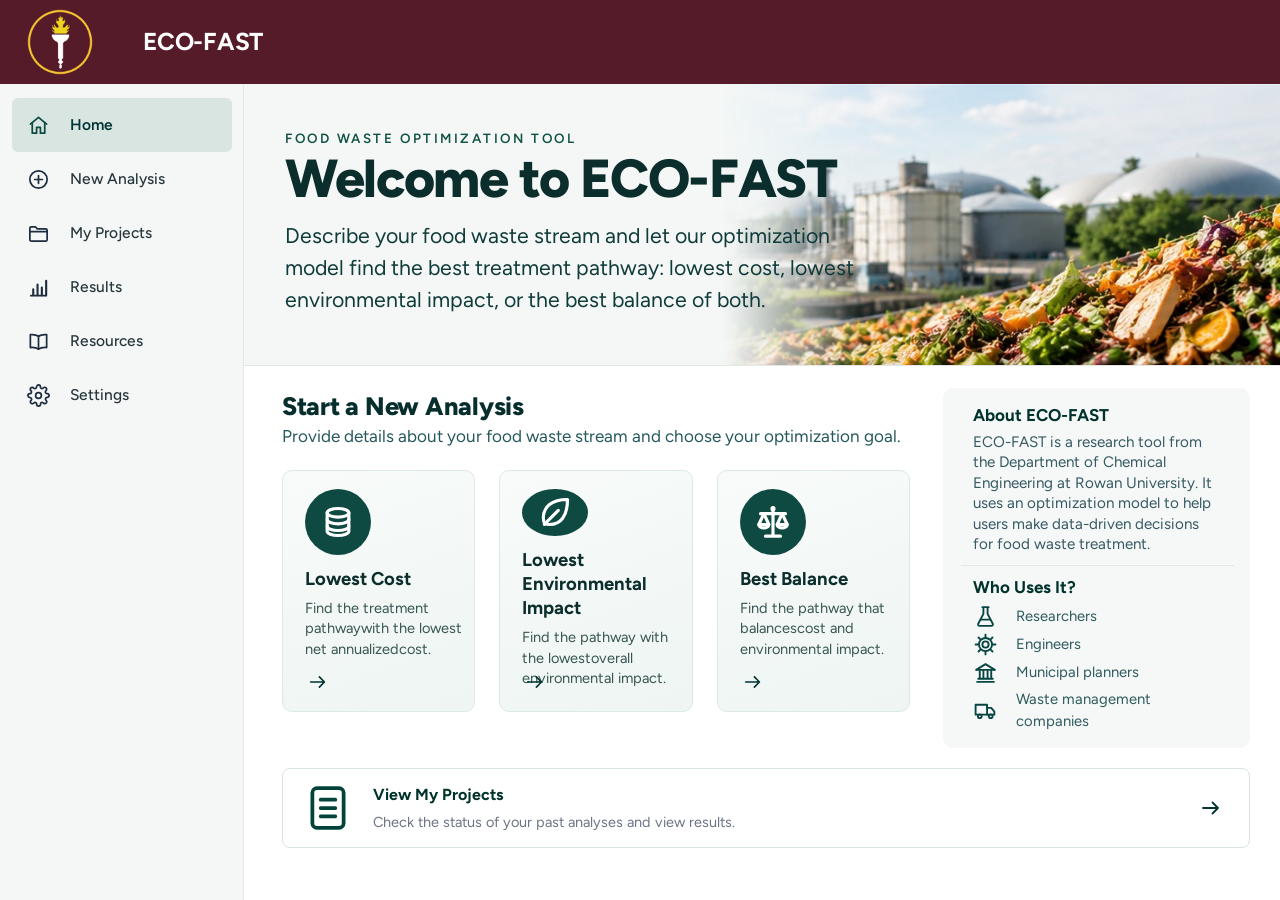
==== index_backup.html @ fa1f6201 "add" ====
<!doctype html>
<html lang="en">
<head>
  <meta charset="utf-8">
  <meta name="viewport" content="width=device-width, initial-scale=1">
  <title>ECO-FAST | Rowan University</title>
  <meta name="description" content="ECO-FAST: find the best treatment pathway for a food waste stream.">
  <link rel="preconnect" href="https://fonts.googleapis.com">
  <link href="https://fonts.googleapis.com/css2?family=Figtree:wght@400;500;600;700;800&family=Inter:wght@400;500;600;700&display=swap" rel="stylesheet">
  <link rel="icon" href="assets/rowan_torch.png">
  <style>
    * { box-sizing: border-box; }
    html, body { margin: 0; background: #fff; color: #1B2420; font-family: 'Figtree', system-ui, -apple-system, 'Segoe UI', sans-serif; font-size: 16px; line-height: 1.5; }
    a { color: inherit; text-decoration: none; }

    /* Top bar */
    .topbar { display: flex; align-items: center; gap: 50px; height: 84px; padding: 0 27px; background: #561B29; }
    .rowan-logo { width: 66px; height: 66px; display: block; }
    .top-name { color: #fff; font-weight: 700; font-size: 24.5px; letter-spacing: -0.01em; }

    /* Layout */
    .layout { display: grid; grid-template-columns: 244px minmax(0, 1fr); min-height: calc(100vh - 84px);
      background: linear-gradient(to right, #F5F7F7 243px, #E3E8E6 243px, #E3E8E6 244px, #fff 244px); }
    .sidebar { position: sticky; top: 0; align-self: start; padding: 14px 12px; }
    .nav-item { display: flex; align-items: center; gap: 20px; height: 54px; padding: 0 15px; border-radius: 6px;
      font-size: 15.5px; font-weight: 500; color: #28373D; }
    .nav-item svg { width: 23px; height: 23px; flex: none; color: #1D2D3F; }
    .nav-item:hover { background: #ECF2EF; }
    .nav-item.active { background: #D8E5E0; color: #023335; font-weight: 600; }
    .nav-item.active svg { color: #0E4A42; }

    /* Hero */
    .home-hero { position: relative; height: 282px; background: #F4F7F6; border-bottom: 1px solid #E3E8E6; overflow: hidden; }
    .hh-text { position: relative; z-index: 1; padding: 44px 0 0 41px; max-width: 640px; }
    .eyebrow { font-size: 13.4px; font-weight: 600; letter-spacing: .19em; color: #0F5145; }
    .hh-title { margin: 2px 0 14px; font-size: 53.5px; line-height: 1.05; font-weight: 800; letter-spacing: -0.025em; color: #0B2E2D; }
    .hh-lead { margin: 0; font-size: 21.3px; line-height: 32px; color: #0F3B3A; max-width: 570px; }
    .hh-photo { position: absolute; top: 0; right: 0; bottom: 0; width: 54%;
      background: url('assets/home_hero.jpg') center / cover no-repeat;
      -webkit-mask-image: linear-gradient(to right, transparent 0%, #000 26%); mask-image: linear-gradient(to right, transparent 0%, #000 26%); }

    /* Body */
    .home-body { display: grid; grid-template-columns: minmax(0, 1fr) clamp(300px, 24vw, 392px); column-gap: 33px; row-gap: 20px; padding: 22px 30px 22px 38px; align-items: stretch; }
    .home-main { padding-top: 0; }
    .hb-title { margin: 0; font-size: 25.3px; font-weight: 800; letter-spacing: -0.01em; color: #052E2C; }
    .hb-sub { margin: -2px 0 20px; font-size: 17.1px; color: #25585C; }
    .goal-cards { display: grid; grid-template-columns: repeat(3, minmax(0, 1fr)); gap: 24px; }
    .goal { position: relative; display: flex; flex-direction: column; align-items: flex-start; height: 242px; padding: 18px 10px 22px 22px;
      background: linear-gradient(160deg, #F8FBFA 0%, #EEF5F2 100%); border: 1px solid #DBEAE5; border-radius: 10px; }
    .goal:hover { border-color: #9FC3B7; box-shadow: 0 6px 18px rgba(14,74,66,.08); }
    .g-ico { width: 66px; height: 66px; border-radius: 50%; background: #0E4A42; display: grid; place-items: center; }
    .g-ico svg { width: 40px; height: 40px; }
    .g-title { margin-top: 12px; font-size: 18.5px; font-weight: 700; line-height: 1.3; color: #0B2E2D; }
    .g-desc { margin-top: 7px; font-size: 14.6px; line-height: 20.5px; color: #375652; white-space: nowrap; }
    .goal .arr { position: absolute; left: 24px; bottom: 18px; width: 22px; height: 22px; color: #003333; }
    .wide-card { grid-column: 1 / -1; display: flex; align-items: center; gap: 20px; height: 80px; padding: 0 26px 0 28px; background: #fff;
      border: 1px solid #D9E3E0; border-radius: 8px; }
    .wide-card:hover { border-color: #9FC3B7; }
    .wc-ico { width: 50px; height: 50px; margin-left: -8px; color: #034339; flex: none; }
    .wc-text { display: flex; flex-direction: column; gap: 5px; flex: 1; }
    .wc-title { font-size: 16px; font-weight: 700; color: #00322A; }
    .wc-sub { font-size: 14.5px; color: #6C7485; }
    .wide-card .arr { width: 24px; height: 24px; color: #003333; }

    /* About panel */
    .about { background: #F5F8F7; border-radius: 10px; padding: 15px 28px 16px 30px; }
    .ab-title { margin: 0 0 3px; font-size: 17px; font-weight: 700; color: #00332D; }
    .ab-text { margin: 0; font-size: 15.2px; line-height: 20.5px; color: #365963; }
    .about hr { border: none; border-top: 1px solid #E1E8EC; margin: 10px -12px 9px; }
    .ab-list { list-style: none; margin: 4px 0 0; padding: 0; display: flex; flex-direction: column; gap: 3px; }
    .ab-list li { display: flex; align-items: center; gap: 18px; font-size: 14.8px; color: #2E5A5E; }
    .ab-list svg { width: 25px; height: 25px; color: #064542; flex: none; }

    @media (max-width: 1450px) { .g-desc { white-space: normal; } .g-desc br { display: none; } .ab-text { max-width: none; } }
    @media (max-width: 1200px) { .home-body { grid-template-columns: 1fr; } .about { max-width: 720px; } }
    /* Phones and small tablets */
    @media (max-width: 899px) {
      .g-desc { white-space: normal; } .g-desc br { display: none; }
      .home-body { grid-template-columns: 1fr; } .about { max-width: 720px; } .ab-text { max-width: none; }
      .goal-cards { grid-template-columns: 1fr; } .goal { height: auto; min-height: 0; padding-bottom: 60px; }
      .layout { grid-template-columns: 1fr; background: #fff; }
      .sidebar { position: static; display: flex; flex-wrap: wrap; background: #F5F7F7; border-bottom: 1px solid #E3E8E6; padding: 8px; }
      .sidebar nav { display: flex; flex-wrap: wrap; }
      .nav-item { height: 42px; gap: 10px; padding: 0 12px; font-size: 14px; }
      .home-hero { height: auto; } .hh-photo { display: none; }
      .hh-text { padding: 32px 20px; } .hh-title { font-size: 40px; } .hh-lead { font-size: 18px; line-height: 27px; }
      .home-body { padding-left: 20px; padding-right: 20px; }
    }
    @media (max-width: 640px) { .topbar { height: 64px; gap: 18px; padding: 0 14px; } .rowan-logo { width: 48px; height: 48px; } .top-name { font-size: 20px; } }


    /* ---------- Placeholder pages ---------- */
    .hidden { display: none !important; }
    .page-wrap { padding: 44px 30px 40px 41px; max-width: 1100px; }
    .pg-eyebrow { font-size: 13.4px; font-weight: 600; letter-spacing: .19em; color: #0F5145; }
    .pg-title { margin: 2px 0 10px; font-size: 44px; line-height: 1.05; font-weight: 800; letter-spacing: -0.025em; color: #0B2E2D; }
    .pg-sub { margin: 0 0 30px; font-size: 17.1px; color: #25585C; max-width: 720px; }
    .soon { display: flex; align-items: center; gap: 20px; max-width: 720px; padding: 26px 28px; border-radius: 10px;
      background: linear-gradient(160deg, #F8FBFA 0%, #EEF5F2 100%); border: 1px solid #DBEAE5; }
    .soon .g-ico { flex: none; }
    .soon-t { font-size: 18.5px; font-weight: 700; color: #0B2E2D; }
    .soon-d { margin-top: 4px; font-size: 14.8px; line-height: 21px; color: #375652; }
    .back { display: inline-flex; align-items: center; gap: 8px; margin-top: 26px; font-size: 15.5px; font-weight: 700; color: #0E4A42; }
    .back svg { width: 20px; height: 20px; }
    @media (max-width: 640px) { .page-wrap { padding: 28px 16px 56px; } .pg-title { font-size: 32px; } }

    /* ---------- New Analysis: step tabs ---------- */
    .na-wrap { padding: 36px 30px 48px 41px; max-width: 1200px; }
    .na-title { margin: 2px 0 4px; font-size: 40px; line-height: 1.1; font-weight: 800; letter-spacing: -0.025em; color: #0B2E2D; }
    .na-sub { margin: 4px 0 22px; font-size: 17.1px; color: #25585C; }
    .steps { display: flex; align-items: center; padding: 14px 18px; background: #F5F8F7; border: 1px solid #E3E8E6; border-radius: 10px; margin-bottom: 22px; overflow-x: auto; }
    .step { display: flex; align-items: center; gap: 10px; padding: 6px 8px; border: none; background: none; font: inherit; cursor: pointer; border-radius: 8px; white-space: nowrap; color: #4B6B6E; }
    .step:hover { background: #EAF1EE; }
    .step .num { width: 30px; height: 30px; border-radius: 50%; display: grid; place-items: center; font-size: 14px; font-weight: 700; border: 1.5px solid #AFC3BC; color: #4B6B6E; background: #fff; flex: none; }
    .step .lbl { font-size: 15px; font-weight: 600; }
    .step.active .num { background: #0E4A42; border-color: #0E4A42; color: #fff; }
    .step.active .lbl { color: #0B2E2D; font-weight: 700; }
    .step.done .num { background: #D8E5E0; border-color: #D8E5E0; color: #0E4A42; }
    .step-line { flex: 1; min-width: 18px; height: 2px; background: #D3DEDA; margin: 0 6px; }
    .step-panel { background: #fff; border: 1px solid #DBEAE5; border-radius: 10px; padding: 24px 26px 26px; }
    .step-panel h2 { margin: 0 0 4px; font-size: 22px; font-weight: 800; color: #052E2C; letter-spacing: -0.01em; }
    .step-panel .p-sub { margin: 0 0 18px; font-size: 15.5px; color: #4B6B6E; }
    .step-empty { padding: 34px 22px; border-radius: 10px; background: #F5F8F7; border: 1px dashed #B9CCC5; color: #4B6B6E; font-size: 15px; text-align: center; }
    .nav-btns { display: flex; justify-content: space-between; gap: 12px; margin-top: 20px; }
    .btn-back { height: 48px; padding: 0 20px; border-radius: 6px; border: 1px solid #CCD2E0; background: #fff; font: inherit; font-size: 15.5px; font-weight: 600; color: #0E3A3A; cursor: pointer; }
    .btn-next { display: inline-flex; align-items: center; gap: 8px; height: 48px; padding: 0 22px; border: none; border-radius: 6px; background: #114D47; color: #fff; font: inherit; font-size: 15.5px; font-weight: 700; cursor: pointer; }
    .btn-next:hover { background: #0C3D38; }
    .btn-next svg { width: 20px; height: 20px; }
    @media (max-width: 899px) { .na-wrap { padding: 24px 16px 48px; } .na-title { font-size: 30px; } }

    /* ---------- New Analysis: header + chevron steps ---------- */
    .na-wrap { max-width: 1340px; }
    .na-h1 { margin: 0; font-size: 30px; line-height: 1.15; font-weight: 800; letter-spacing: -0.02em; color: #0B2E2D; }
    .na-sub { margin: 4px 0 18px; font-size: 16px; color: #25585C; }
    .steps { display: flex; padding: 0; background: #F5F8F7; border: 1px solid #DCE6E2; border-radius: 8px; margin-bottom: 20px; overflow: hidden; gap: 0; }
    .step { position: relative; flex: 1 1 auto; display: flex; align-items: center; gap: 12px; height: 46px; padding: 0 18px 0 30px; border-radius: 0; background: transparent;
      clip-path: polygon(0 0, calc(100% - 16px) 0, 100% 50%, calc(100% - 16px) 100%, 0 100%, 16px 50%); margin-right: -14px; }
    .step:first-child { padding-left: 16px; clip-path: polygon(0 0, calc(100% - 16px) 0, 100% 50%, calc(100% - 16px) 100%, 0 100%); }
    .step:last-child { margin-right: 0; clip-path: polygon(0 0, 100% 0, 100% 100%, 0 100%, 16px 50%); }
    .step:hover { background: #EAF1EE; }
    .step .num { width: 28px; height: 28px; font-size: 14px; }
    .step .lbl { font-size: 14.5px; }
    .step.active { background: #0E4A42; }
    .step.active .num { background: #fff; border-color: #fff; color: #0E4A42; }
    .step.active .lbl { color: #fff; }
    .step.done { background: #E3EEEA; }
    .step-line { display: none; }

    /* ---------- Feedstock step ---------- */
    .fs-grid { display: grid; grid-template-columns: minmax(0, 1fr) minmax(0, 1.15fr) 280px; grid-template-areas: "a b i" "c d i"; gap: 20px; align-items: start; }
    .fs-a { grid-area: a; } .fs-b { grid-area: b; } .fs-c { grid-area: c; } .fs-d { grid-area: d; } .fs-i { grid-area: i; }
    .fs-a, .fs-b { align-self: stretch; }
    .card { background: #fff; border: 1px solid #DCE6E2; border-radius: 8px; overflow: hidden; }
    .card-h { padding: 12px 16px; background: #F5F8F7; border-bottom: 1px solid #E3EAE7; }
    .card-h h3 { margin: 0; font-size: 16.5px; font-weight: 700; color: #0B2E2D; }
    .card-h small { display: block; font-size: 12.5px; color: #6C7485; margin-top: 1px; }
    .card-b { padding: 14px 16px 16px; }
    .f { margin-bottom: 14px; }
    .f:last-child { margin-bottom: 0; }
    .f > label, .lbl-s { display: block; font-size: 14px; font-weight: 600; color: #1C2A3A; margin-bottom: 6px; }
    .req { color: #B42318; }
    .fin { width: 100%; height: 40px; padding: 0 12px; border: 1px solid #CCD2E0; border-radius: 5px; background: #fff; font: inherit; font-size: 14.5px; color: #13242D; outline: none; }
    textarea.fin { height: 80px; padding: 9px 12px; resize: vertical; line-height: 1.45; }
    select.fin { appearance: none; padding-right: 32px; cursor: pointer;
      background: #fff url("data:image/svg+xml,%3Csvg xmlns='http://www.w3.org/2000/svg' viewBox='0 0 24 24'%3E%3Cpath d='M6 9l6 6 6-6' fill='none' stroke='%233C4757' stroke-width='2' stroke-linecap='round' stroke-linejoin='round'/%3E%3C/svg%3E") right 10px center / 16px no-repeat; }
    .fin:focus { border-color: #0E4A42; box-shadow: 0 0 0 3px rgba(14,74,66,.13); }
    .fin[readonly] { background: #F5F8F7; color: #4B6B6E; }
    .pair { display: grid; grid-template-columns: minmax(0, 1fr) 100px; gap: 8px; }
    .two { display: grid; grid-template-columns: 1fr 1fr; gap: 14px; }
    .three { display: grid; grid-template-columns: 1fr 1fr 1fr; gap: 12px; }
    .pct { position: relative; }
    .pct .fin { padding-right: 30px; }
    .pct span { position: absolute; right: 11px; top: 50%; transform: translateY(-50%); font-size: 13.5px; color: #4B6B6E; pointer-events: none; }
    .sub-h { margin: 18px 0 8px; font-size: 15px; font-weight: 700; color: #0B2E2D; }
    .lbl-s { font-size: 13.2px; }
    .hint-s { display: block; margin-top: 4px; font-size: 12.2px; color: #6C7485; }

    .ctbl { width: 100%; border-collapse: collapse; font-size: 14px; }
    .ctbl th { text-align: left; font-size: 13px; font-weight: 700; color: #1C2A3A; padding: 8px 10px; background: #F5F8F7; border-bottom: 1px solid #E3EAE7; }
    .ctbl th.n { text-align: center; }
    .ctbl td { padding: 4px 6px; border-bottom: 1px solid #EEF2F0; }
    .ctbl td:first-child { padding-left: 10px; font-weight: 600; color: #1C2A3A; width: 34%; }
    .ctbl .fin { height: 34px; text-align: center; padding: 0 8px; }
    .ctbl tfoot td { font-weight: 700; color: #0B2E2D; text-align: center; background: #F5F8F7; padding: 9px 6px; }
    .ctbl tfoot td:first-child { text-align: left; }
    .verify { display: flex; align-items: center; gap: 8px; margin-top: 12px; font-size: 14px; font-weight: 600; color: #1F7A4A; }
    .verify.bad { color: #9A6200; }
    .verify svg { width: 20px; height: 20px; flex: none; }

    .adata { display: grid; grid-template-columns: 130px minmax(0, 150px) auto; gap: 8px 12px; align-items: center; }
    .adata label { font-size: 14px; color: #1C2A3A; }
    .adata .fin { height: 34px; }
    .adata .u { font-size: 13.5px; color: #4B6B6E; }
    .adata select.fin { width: 96px; }
    .btn-add { display: inline-flex; align-items: center; gap: 8px; margin-top: 14px; height: 38px; padding: 0 14px; border: 1px solid #CCD2E0; border-radius: 6px; background: #fff;
      font: inherit; font-size: 14.2px; font-weight: 600; color: #0E4A42; cursor: pointer; }
    .btn-add:hover { border-color: #0E4A42; }
    .btn-add svg { width: 18px; height: 18px; }
    .x { border: none; background: none; color: #8A949E; cursor: pointer; font-size: 18px; line-height: 1; padding: 4px; }

    .fs-i { background: #F2F7F5; border: 1px solid #DCE6E2; border-radius: 8px; padding: 18px 20px 20px; }
    .fs-i .ih { display: flex; align-items: center; gap: 10px; margin-bottom: 10px; }
    .fs-i .ih svg { width: 24px; height: 24px; color: #0E4A42; flex: none; }
    .fs-i h4 { margin: 0; font-size: 16px; font-weight: 700; color: #0B2E2D; }
    .fs-i p { margin: 0 0 14px; padding-bottom: 14px; border-bottom: 1px solid #DCE6E2; font-size: 13.6px; line-height: 20px; color: #4B6B6E; }
    .fs-i h5 { margin: 12px 0 6px; font-size: 15px; font-weight: 700; color: #0B2E2D; }
    .fs-i ul { margin: 0; padding-left: 20px; font-size: 14px; line-height: 22px; color: #2E5A5E; }

    .fs-foot { display: flex; justify-content: space-between; align-items: center; gap: 12px; margin-top: 20px; padding-top: 18px; border-top: 1px solid #E3EAE7; }
    .btn-draft { display: inline-flex; align-items: center; gap: 10px; height: 46px; padding: 0 18px; border-radius: 6px; border: 1px solid #CCD2E0; background: #fff;
      font: inherit; font-size: 15px; font-weight: 600; color: #0E3A3A; cursor: pointer; }
    .btn-draft svg { width: 20px; height: 20px; }
    .saved { margin-left: 12px; font-size: 13.5px; color: #1F7A4A; }

    @media (max-width: 1300px) { .fs-grid { grid-template-columns: 1fr 1fr; grid-template-areas: "a b" "c d" "i i"; } }
    @media (max-width: 899px) {
      .fs-grid { grid-template-columns: 1fr; grid-template-areas: "a" "b" "c" "d" "i"; }
      .steps { flex-direction: column; } .step, .step:first-child, .step:last-child { clip-path: none; margin: 0; padding-left: 16px; }
      .three { grid-template-columns: 1fr; }
    }

    /* Analysis summary panel */
    .fs-i { background: #fff; padding: 0; overflow: hidden; }
    .sum-h { display: flex; align-items: center; gap: 12px; padding: 14px 18px; background: #F2F7F5; border-bottom: 1px solid #DCE6E2; }
    .sum-ico { width: 36px; height: 36px; border-radius: 8px; background: #0E4A42; display: grid; place-items: center; flex: none; }
    .sum-ico svg { width: 21px; height: 21px; }
    .sum-h h4 { margin: 0; font-size: 18px; font-weight: 800; color: #0B2E2D; }
    .sum-b { padding: 6px 18px 16px; }
    .sr { display: grid; grid-template-columns: 112px 1fr; gap: 10px; padding: 9px 0; font-size: 14px; }
    .sr span:first-child { color: #4B6B6E; }
    .sr span:last-child { color: #0B2E2D; font-weight: 600; word-break: break-word; }
    .sum-sep { border: none; border-top: 1px solid #E3EAE7; margin: 8px 0 12px; }
    .sum-t { font-size: 14.5px; font-weight: 700; color: #0B2E2D; margin-bottom: 6px; }
    .sum-t small { font-weight: 400; color: #4B6B6E; font-size: 13.5px; }
    .cr { display: flex; justify-content: space-between; padding: 4px 0; font-size: 14px; color: #1C2A3A; }
    .cr b { font-weight: 600; color: #0B2E2D; }
    .muted { color: #8A949E !important; font-weight: 500 !important; }

    /* ===== New Analysis: match the mockup (Inter font, mockup shapes) ===== */
    #page-new { --ink: #0F2E2B; --muted: #5A6B70; --line: #D7E2DE; --tint: #F2F7F5; --g: #0E4A42; }
    #page-new, #page-new button, #page-new input, #page-new select, #page-new textarea { font-family: 'Inter', system-ui, -apple-system, 'Segoe UI', sans-serif; }
    #page-new .na-wrap { max-width: none; padding: 20px 22px 0 22px; }
    #page-new .na-h1 { font-size: 25px; font-weight: 700; letter-spacing: -0.015em; color: var(--ink); }
    #page-new .na-sub { margin: 2px 0 16px; font-size: 14px; color: var(--muted); letter-spacing: .005em; }

    /* chevron step bar: only the active step is filled, the rest are split by thin chevron lines */
    #page-new .steps { height: 46px; background: var(--tint); border: 1px solid var(--line); border-radius: 6px; margin-bottom: 22px; }
    #page-new .step { flex: 1 1 0; height: 44px; gap: 12px; padding: 0 20px 0 34px; margin-right: -16px; background: var(--line);
      clip-path: polygon(0 0, calc(100% - 16px) 0, 100% 50%, calc(100% - 16px) 100%, 0 100%, 16px 50%); }
    #page-new .step::before { content: ""; position: absolute; inset: 0; background: var(--tint);
      clip-path: polygon(0 0, calc(100% - 17.5px) 0, calc(100% - 1.5px) 50%, calc(100% - 17.5px) 100%, 0 100%, 16px 50%); }
    #page-new .step:first-of-type { padding-left: 14px; clip-path: polygon(0 0, calc(100% - 16px) 0, 100% 50%, calc(100% - 16px) 100%, 0 100%); }
    #page-new .step:first-of-type::before { clip-path: polygon(0 0, calc(100% - 17.5px) 0, calc(100% - 1.5px) 50%, calc(100% - 17.5px) 100%, 0 100%); }
    #page-new .step:last-of-type { margin-right: 0; clip-path: polygon(0 0, 100% 0, 100% 100%, 0 100%, 16px 50%); }
    #page-new .step:last-of-type::before { clip-path: polygon(0 0, 100% 0, 100% 100%, 0 100%, 16px 50%); }
    #page-new .step:nth-of-type(1) { z-index: 5; } #page-new .step:nth-of-type(2) { z-index: 4; } #page-new .step:nth-of-type(3) { z-index: 3; } #page-new .step:nth-of-type(4) { z-index: 2; } #page-new .step:nth-of-type(5) { z-index: 1; }
    #page-new .step > span { position: relative; }
    #page-new .step:hover::before { background: #E8F0EC; }
    #page-new .step .num { width: 26px; height: 26px; font-size: 13.5px; font-weight: 600; border: 1.5px solid #6F8C86; color: var(--ink); background: transparent; }
    #page-new .step .lbl { font-size: 13.5px; font-weight: 500; color: var(--ink); }
    #page-new .step.done, #page-new .step { background: var(--line); }
    #page-new .step.done .num { background: transparent; border-color: #6F8C86; color: var(--ink); }
    #page-new .step.active, #page-new .step.active::before { background: var(--g); }
    #page-new .step.active .num { background: #fff; border-color: #fff; color: var(--g); }
    #page-new .step.active .lbl { color: #fff; font-weight: 600; }

    /* cards */
    #page-new .fs-grid { grid-template-columns: minmax(0, 432fr) minmax(0, 510fr) minmax(250px, 277fr); gap: 20px 22px; }
    #page-new .card { border: 1px solid var(--line); border-radius: 6px; box-shadow: 0 1px 2px rgba(16,40,36,.04); }
    #page-new .card-h { padding: 11px 14px 9px; background: var(--tint); border-bottom: 1px solid #E6EDEA; }
    #page-new .card-h h3 { font-size: 16px; font-weight: 600; color: var(--ink); letter-spacing: -0.005em; }
    #page-new .card-h small { font-size: 11.5px; color: var(--muted); margin-top: 0; }
    #page-new .card-b { padding: 13px 14px 16px; }
    #page-new .f { margin-bottom: 13px; }
    #page-new .f > label, #page-new .lbl-s { font-size: 13px; font-weight: 600; color: var(--ink); margin-bottom: 6px; }
    #page-new .fin { height: 34px; padding: 0 11px; border: 1px solid #CFDCD8; border-radius: 4px; font-size: 13.5px; color: var(--ink); }
    #page-new textarea.fin { height: 80px; padding: 8px 11px; }
    #page-new select.fin { background-size: 14px; background-position: right 9px center; padding-right: 30px; }
    #page-new .fin[readonly] { background: #fff; color: var(--ink); }
    #page-new .fin::placeholder { color: #9AA6A3; }
    #page-new .pair { grid-template-columns: minmax(0, 1fr) 102px; gap: 8px; }
    #page-new .two { gap: 18px; }
    #page-new .three { gap: 14px; }
    #page-new .sub-h { margin: 14px 0 8px; font-size: 14px; font-weight: 600; color: var(--ink); }
    #page-new .hint-s { font-size: 11.5px; }
    #page-new .pct span { font-size: 13px; color: var(--ink); }

    /* composition table: boxed grid */
    #page-new .fs-c .card-b { padding: 8px 14px 14px !important; }
    #page-new .ctbl { border: 1px solid #E1E9E6; border-radius: 6px; border-collapse: separate; border-spacing: 0; overflow: hidden; font-size: 13px; }
    #page-new .ctbl th { font-size: 12.5px; font-weight: 600; color: var(--ink); padding: 8px 12px; background: #F2F7F5; border-bottom: 1px solid #E1E9E6; }
    #page-new .ctbl th + th, #page-new .ctbl td + td { border-left: 1px solid #E1E9E6; }
    #page-new .ctbl td { padding: 3px 4px; border-bottom: 1px solid #E8EEEC; }
    #page-new .ctbl td:first-child { padding-left: 12px; font-weight: 600; font-size: 12.8px; color: var(--ink); }
    #page-new .ctbl .fin { height: 31px; font-size: 13px; }
    #page-new .ctbl tfoot td { background: #F2F7F5; padding: 9px 4px; font-size: 13px; font-weight: 700; border-bottom: none; }
    #page-new .verify { margin: 12px 0 0 2px !important; font-size: 13px; font-weight: 500; color: #1E8A4C; }
    #page-new .verify svg { width: 19px; height: 19px; }

    /* additional data */
    #page-new .adata { grid-template-columns: 150px minmax(0, 145px) auto; gap: 8px 14px; }
    #page-new .adata label { font-size: 13px; color: var(--ink); }
    #page-new .adata .fin { height: 30px; }
    #page-new .adata .u { font-size: 13px; color: var(--ink); }
    #page-new .adata select.fin { width: 90px; }
    #page-new .btn-add { height: 38px; border-radius: 6px; border-color: #CFDCD8; font-size: 13.5px; font-weight: 500; color: var(--g); background: #fff; }

    /* Analysis Summary (matches the summary mockup) */
    #page-new .fs-i { border-radius: 8px; }
    #page-new .sum-h { padding: 16px 16px 14px; background: var(--tint); border-bottom: 1px solid #E6EDEA; gap: 12px; }
    #page-new .sum-ico { width: 30px; height: 34px; border-radius: 6px; background: #1C5A48; }
    #page-new .sum-ico svg { width: 18px; height: 18px; }
    #page-new .sum-h h4 { font-size: 18px; font-weight: 700; color: #134B3E; letter-spacing: -0.01em; }
    #page-new .sum-b { padding: 8px 14px 14px; }
    #page-new .sr { grid-template-columns: 102px 1fr; gap: 12px; padding: 8px 0; font-size: 13px; }
    #page-new .sr span:first-child { color: #44535A; }
    #page-new .sr span:last-child { color: #1C2A30; font-weight: 400; }
    #page-new .sum-sep { margin: 8px 0 12px; border-top-color: #E3EAE7; }
    #page-new .sum-t { font-size: 13.5px; font-weight: 600; color: #1C2A30; margin-bottom: 8px; }
    #page-new .sum-t small { font-size: 13px; font-weight: 400; color: #44535A; }
    #page-new .cr { padding: 3px 0; font-size: 13px; color: #1C2A30; }
    #page-new .cr b { font-weight: 400; color: #1C2A30; }
    #page-new .muted { color: #9AA6A3 !important; }

    /* footer band */
    #page-new .fs-foot { margin: 22px -22px 0; padding: 16px 22px 18px; background: #F7FAF9; border-top: 1px solid #E3EAE7; }
    #page-new .btn-draft { height: 46px; padding: 0 22px; border-radius: 6px; border-color: #CFDCD8; background: #F2F7F5; font-size: 14px; font-weight: 500; color: var(--ink); }
    #page-new .btn-next { height: 46px; padding: 0 24px; border-radius: 6px; font-size: 14.5px; font-weight: 600; background: var(--g); }
    #page-new .nav-btns { margin-top: 22px; }
    #page-new .step-panel { border-radius: 6px; }
    @media (max-width: 899px) { #page-new .step, #page-new .step::before { clip-path: none !important; margin: 0; } #page-new .steps { height: auto; } }

    /* ===== Pathways step ===== */
    #page-new { --s1: #1F8A5B; --s1t: #E7F5EE; --s2: #6A3D9A; --s2t: #F2ECF9; --s3: #C0561B; --s3t: #FCEFE6; }
    #page-new .pw-map { margin-bottom: 20px; }
    #page-new .pw-map .card-h { padding: 8px 14px; display: flex; align-items: center; justify-content: space-between; gap: 12px; flex-wrap: wrap; }
    #page-new .pw-count { display: inline-flex; align-items: center; gap: 8px; font-size: 13px; color: var(--ink); }
    #page-new .pw-count b { display: inline-grid; place-items: center; min-width: 34px; height: 26px; padding: 0 8px; border-radius: 13px; background: #0E4A42; color: #fff; font-size: 13px; }
    #page-new .pw-ctl { display: inline-flex; gap: 4px; margin-left: 6px; }
    #page-new .pw-ctl button { width: 30px; height: 30px; border: 1px solid #CFDCD8; border-radius: 6px; background: #fff; color: var(--ink); cursor: pointer; display: grid; place-items: center; }
    #page-new .pw-ctl button:hover { border-color: var(--g); }
    #page-new .pw-ctl svg { width: 14px; height: 14px; }
    #page-new .pw-map .card-b { padding: 10px 14px 14px; }
    #page-new .pw-map svg.map { display: block; width: 100%; max-width: 1000px; height: auto; margin: 0 auto; }
    #page-new .map text { font-family: 'Inter', sans-serif; }
    #page-new .map .flow { stroke-dasharray: 2 12; stroke-linecap: round; animation: pwflow .7s linear infinite; }
    @keyframes pwflow { to { stroke-dashoffset: -14; } }
    #page-new .map .glow { animation: pwglow 1.4s ease-in-out infinite; }
    @keyframes pwglow { 50% { opacity: .55; } }
    @media (prefers-reduced-motion: reduce) { #page-new .map .flow, #page-new .map .glow { animation: none; } }
    #page-new .route { display: flex; align-items: center; flex-wrap: wrap; gap: 6px; min-height: 34px; margin: 6px auto 0; max-width: 1000px; padding: 6px 10px; border-radius: 8px; background: #F7FAF9; font-size: 12.5px; color: var(--muted); }
    #page-new .route .rl { font-weight: 600; color: var(--ink); margin-right: 4px; }
    #page-new .route .rc { display: inline-flex; align-items: center; height: 24px; padding: 0 9px; border-radius: 12px; font-weight: 600; font-size: 12px; color: #fff; }
    #page-new .route .ra { color: #9AA6A3; }
    #page-new .legend { display: flex; gap: 16px; flex-wrap: wrap; justify-content: center; margin-top: 10px; font-size: 12px; color: var(--muted); }
    #page-new .legend span { display: inline-flex; align-items: center; gap: 6px; }
    #page-new .legend i { width: 14px; height: 10px; border-radius: 2px; display: inline-block; }

    #page-new .fs-foot .right { display: flex; gap: 10px; }
    #page-new .pw-nom { display: grid; grid-template-columns: 1.2fr 1.3fr 1.3fr; }
    #page-new .nom { padding: 10px 14px 12px; border-top: 3px solid var(--c); }
    #page-new .nom + .nom { border-left: 1px solid var(--line); }
    #page-new .nom-h { margin-bottom: 6px; font-size: 11px; font-weight: 700; letter-spacing: .07em; text-transform: uppercase; color: var(--c); }
    #page-new .nom-l { display: grid; grid-template-columns: 1fr 1fr; gap: 5px 12px; }
    #page-new .ni { display: flex; align-items: center; gap: 7px; font-size: 12.5px; color: var(--ink); white-space: nowrap; min-width: 0; }
    #page-new .ni b { display: inline-grid; place-items: center; width: 36px; height: 20px; border-radius: 4px; background: var(--c); color: #fff; font-size: 10.5px; font-weight: 700; flex: none; }
    #page-new .ni.byp { color: var(--muted); }
    #page-new .ni.byp svg { width: 36px; flex: none; }
    #page-new .btn-back { height: 46px; padding: 0 20px; border-radius: 6px; border: 1px solid #CFDCD8; background: #fff; font-size: 14px; font-weight: 500; color: var(--ink); }
    @media (max-width: 1100px) { #page-new .pw-nom { grid-template-columns: 1fr; } #page-new .nom + .nom { border-left: none; } }

    /* ===== Cost Assumptions step ===== */
    #page-new .ca-card .card-b { padding: 18px 20px 22px; }
    #page-new .ca-tabs { display: flex; align-items: flex-end; gap: 4px; padding: 0 14px; background: var(--tint); border-bottom: 1px solid var(--line); }
    #page-new .ca-tab { position: relative; height: 46px; padding: 0 14px; border: none; background: none; font-size: 14px; font-weight: 500; color: var(--muted); cursor: pointer; }
    #page-new .ca-tab:hover { color: var(--ink); }
    #page-new .ca-tab.on { color: var(--g); font-weight: 600; }
    #page-new .ca-tab.on::after { content: ""; position: absolute; left: 10px; right: 10px; bottom: -1px; height: 3px; border-radius: 3px 3px 0 0; background: var(--g); }
    #page-new .ca-tab i { display: inline-block; width: 7px; height: 7px; margin-left: 6px; border-radius: 50%; background: #E8B62C; vertical-align: 2px; font-style: normal; }
    #page-new .ca-right { margin-left: auto; display: flex; align-items: center; gap: 10px; padding-bottom: 7px; font-size: 12.5px; color: var(--muted); }
    #page-new .ca-reset { display: inline-flex; align-items: center; gap: 6px; height: 30px; padding: 0 10px; border: 1px solid #CFDCD8; border-radius: 6px; background: #fff; font-size: 12.5px; font-weight: 500; color: var(--ink); cursor: pointer; }
    #page-new .ca-reset:hover { border-color: var(--g); }
    #page-new .ca-reset svg { width: 14px; height: 14px; }
    #page-new .ca-reset:disabled { opacity: .45; cursor: default; }
    #page-new .ca-wrap { max-width: 980px; }
    #page-new .ca-pick { max-width: 480px; margin-bottom: 16px; }
    #page-new .ca-tech { display: flex; align-items: center; gap: 14px; padding: 12px 16px; margin-bottom: 18px; border-radius: 6px; border-left: 4px solid var(--c); background: var(--ct); }
    #page-new .ca-tech b { display: inline-grid; place-items: center; width: 46px; height: 30px; border-radius: 5px; background: var(--c); color: #fff; font-size: 12px; font-weight: 700; flex: none; }
    #page-new .ca-tech .tn { font-size: 15px; font-weight: 600; color: var(--ink); }
    #page-new .ca-tech .ts { font-size: 12.5px; color: var(--muted); }
    #page-new .ca-fields { display: grid; grid-template-columns: 1fr 1fr; gap: 16px 28px; }
    #page-new .ca-f label { display: flex; align-items: center; gap: 6px; margin-bottom: 6px; font-size: 13px; font-weight: 600; color: var(--ink); }
    #page-new .ca-f label .q { display: inline-grid; place-items: center; width: 15px; height: 15px; border-radius: 50%; border: 1.3px solid #8FA39E; color: #6F8C86; font-size: 10px; font-weight: 700; cursor: help; }
    #page-new .ca-in { position: relative; }
    #page-new .ca-in .fin { padding-right: 90px; }
    #page-new .ca-in .u { position: absolute; right: 10px; top: 50%; transform: translateY(-50%); font-size: 12px; color: var(--muted); pointer-events: none; }
    #page-new .fin.chg { background: #FFF7E3; border-color: #E8B62C; }
    #page-new .fin.bad { background: #FDF0EE; border-color: #B42318; }
    #page-new .fin.ro { background: #F5F8F7 !important; color: var(--muted); }
    #page-new .ca-sec { grid-column: 1 / -1; margin: 6px 0 -4px; font-size: 11px; font-weight: 700; letter-spacing: .07em; text-transform: uppercase; color: var(--muted); }
    #page-new .ca-fields.c3 { grid-template-columns: repeat(3, minmax(0, 1fr)); gap: 14px 24px; }
    @media (max-width: 1100px) { #page-new .ca-fields.c3 { grid-template-columns: 1fr 1fr; } }
    @media (max-width: 760px) { #page-new .ca-fields, #page-new .ca-fields.c3 { grid-template-columns: 1fr; } #page-new .ca-tabs { flex-wrap: wrap; } #page-new .ca-right { margin-left: 0; width: 100%; } }

    /* ===== Environmental Assumptions step ===== */
    #page-new .ea-tbl { width: 100%; max-width: 980px; border: 1px solid #E1E9E6; border-radius: 6px; border-collapse: separate; border-spacing: 0; overflow: hidden; font-size: 13px; table-layout: fixed; }
    #page-new .ea-tbl th { text-align: left; padding: 9px 12px; background: #F2F7F5; border-bottom: 1px solid #E1E9E6; font-size: 12.5px; font-weight: 600; color: var(--ink); }
    #page-new .ea-tbl th small { display: block; font-weight: 400; color: var(--muted); font-size: 11.5px; }
    #page-new .ea-tbl th.ghg { border-top: 3px solid #C0561B; }
    #page-new .ea-tbl th.ep { border-top: 3px solid #1D6FB8; }
    #page-new .ea-tbl td { padding: 6px 12px; border-bottom: 1px solid #EDF2F0; vertical-align: middle; color: var(--ink); }
    #page-new .ea-tbl tr:last-child td { border-bottom: none; }
    #page-new .ea-tbl td .nm { font-weight: 600; }
    #page-new .ea-tbl td .nt { display: block; font-size: 11.5px; color: var(--muted); }
    #page-new .ea-tbl td.b { font-size: 12px; color: var(--muted); white-space: nowrap; }
    #page-new .ea-tbl .fin { height: 32px; width: 150px; text-align: right; }
    #page-new .ea-tbl .na { color: #9AA6A3; font-size: 12px; }
    #page-new .ea-gap { height: 18px; }
    #page-new .ea-tbl .fin { max-width: 100%; }
    @media (max-width: 760px) { main { min-width: 0; } #page-new .ea-scroll { overflow-x: auto; } #page-new .ea-tbl { min-width: 560px; } }
  </style>
</head>
<body>
  <header class="topbar">
    <img src="assets/rowan_torch.png" alt="Rowan University" class="rowan-logo">
    <span class="top-name">ECO-FAST</span>
  </header>

  <div class="layout">
    <aside class="sidebar">
      <nav>
        <a href="#home" class="nav-item active" data-page="home"><svg viewBox="0 0 24 24" aria-hidden="true"><g fill="none" stroke="currentColor" stroke-width="1.8" stroke-linecap="round" stroke-linejoin="round"><path d="M3.5 10.5 12 3.5l8.5 7"/><path d="M5.5 9v11h4.5v-6h4v6h4.5V9"/></g></svg><span>Home</span></a>
        <a href="#new" class="nav-item" data-page="new"><svg viewBox="0 0 24 24" aria-hidden="true"><g fill="none" stroke="currentColor" stroke-width="1.8" stroke-linecap="round" stroke-linejoin="round"><circle cx="12" cy="12" r="9"/><path d="M12 8v8M8 12h8"/></g></svg><span>New Analysis</span></a>
        <a href="#projects" class="nav-item" data-page="projects"><svg viewBox="0 0 24 24" aria-hidden="true"><g fill="none" stroke="currentColor" stroke-width="1.8" stroke-linecap="round" stroke-linejoin="round"><path d="M3 6.5A1.5 1.5 0 0 1 4.5 5h4.2l2 2.2h8.8A1.5 1.5 0 0 1 21 8.7v9.8a1.5 1.5 0 0 1-1.5 1.5h-15A1.5 1.5 0 0 1 3 18.5z"/><path d="M3 10h18"/></g></svg><span>My Projects</span></a>
        <a href="#results" class="nav-item" data-page="results"><svg viewBox="0 0 24 24" aria-hidden="true"><g fill="none" stroke="currentColor" stroke-width="1.8" stroke-linecap="round" stroke-linejoin="round"><path d="M4 20.5h16"/><path d="M6.5 20v-6M11 20V9M15.5 20v-8M20 20V5" stroke-width="2.2"/></g></svg><span>Results</span></a>
        <a href="#resources" class="nav-item" data-page="resources"><svg viewBox="0 0 24 24" aria-hidden="true"><g fill="none" stroke="currentColor" stroke-width="1.8" stroke-linecap="round" stroke-linejoin="round"><path d="M12 6.5C10 5 7 4.5 3.5 4.8v13.5C7 18 10 18.5 12 20c2-1.5 5-2 8.5-1.7V4.8C17 4.5 14 5 12 6.5z"/><path d="M12 6.5V20"/></g></svg><span>Resources</span></a>
        <a href="#settings" class="nav-item" data-page="settings"><svg viewBox="0 0 24 24" aria-hidden="true"><g fill="none" stroke="currentColor" stroke-width="1.8" stroke-linecap="round" stroke-linejoin="round"><circle cx="12" cy="12" r="3"/><path d="M19.4 15a1.7 1.7 0 0 0 .3 1.8l.1.1a2 2 0 1 1-2.8 2.8l-.1-.1a1.7 1.7 0 0 0-1.8-.3 1.7 1.7 0 0 0-1 1.5V21a2 2 0 1 1-4 0v-.1a1.7 1.7 0 0 0-1.1-1.5 1.7 1.7 0 0 0-1.8.3l-.1.1a2 2 0 1 1-2.8-2.8l.1-.1a1.7 1.7 0 0 0 .3-1.8 1.7 1.7 0 0 0-1.5-1H3a2 2 0 1 1 0-4h.1a1.7 1.7 0 0 0 1.5-1.1 1.7 1.7 0 0 0-.3-1.8l-.1-.1a2 2 0 1 1 2.8-2.8l.1.1a1.7 1.7 0 0 0 1.8.3H9a1.7 1.7 0 0 0 1-1.5V3a2 2 0 1 1 4 0v.1a1.7 1.7 0 0 0 1 1.5 1.7 1.7 0 0 0 1.8-.3l.1-.1a2 2 0 1 1 2.8 2.8l-.1.1a1.7 1.7 0 0 0-.3 1.8V9a1.7 1.7 0 0 0 1.5 1H21a2 2 0 1 1 0 4h-.1a1.7 1.7 0 0 0-1.5 1z"/></g></svg><span>Settings</span></a>
      </nav>
    </aside>

    <main>
      <div id="page-home" class="page">
      <section class="home-hero">
        <div class="hh-text">
          <div class="eyebrow">FOOD WASTE OPTIMIZATION TOOL</div>
          <h1 class="hh-title">Welcome to ECO-FAST</h1>
          <p class="hh-lead">Describe your food waste stream and let our optimization model find the best treatment pathway: lowest cost, lowest environmental impact, or the best balance of both.</p>
        </div>
        <div class="hh-photo" aria-hidden="true"></div>
      </section>

      <section class="home-body">
        <div class="home-main">
          <h2 class="hb-title">Start a New Analysis</h2>
          <p class="hb-sub">Provide details about your food waste stream and choose your optimization goal.</p>
          <div class="goal-cards">
              <a href="#new" class="goal" data-page="new" data-goal="cost"><span class="g-ico"><svg viewBox="0 0 24 24" aria-hidden="true"><g fill="none" stroke="#fff" stroke-width="1.9" stroke-linecap="round"><ellipse cx="12" cy="6.5" rx="6.5" ry="2.6"/><path d="M5.5 6.5v4c0 1.4 2.9 2.6 6.5 2.6s6.5-1.2 6.5-2.6v-4"/><path d="M5.5 10.5v4c0 1.4 2.9 2.6 6.5 2.6s6.5-1.2 6.5-2.6v-4"/><path d="M5.5 14.5v3c0 1.4 2.9 2.6 6.5 2.6s6.5-1.2 6.5-2.6v-3"/></g></svg></span><span class="g-title">Lowest Cost</span><span class="g-desc">Find the treatment pathway<br>with the lowest net annualized<br>cost.</span><svg class="arr" viewBox="0 0 24 24" aria-hidden="true"><g fill="none" stroke="currentColor" stroke-width="1.8" stroke-linecap="round" stroke-linejoin="round"><path d="M4 12h15M13.5 6.5 19 12l-5.5 5.5"/></g></svg></a>
              <a href="#new" class="goal" data-page="new" data-goal="env"><span class="g-ico"><svg viewBox="0 0 24 24" aria-hidden="true"><g fill="none" stroke="#fff" stroke-width="1.9" stroke-linecap="round" stroke-linejoin="round"><path d="M19.5 4.5C10 4.5 5 9 5 15.5c0 1.4.3 2.6.8 3.6 1 .3 2 .4 3 .4 6.5 0 10.7-5 10.7-15z"/><path d="M5.6 19.4 14 11"/></g></svg></span><span class="g-title">Lowest Environmental Impact</span><span class="g-desc">Find the pathway with the lowest<br>overall environmental impact.</span><svg class="arr" viewBox="0 0 24 24" aria-hidden="true"><g fill="none" stroke="currentColor" stroke-width="1.8" stroke-linecap="round" stroke-linejoin="round"><path d="M4 12h15M13.5 6.5 19 12l-5.5 5.5"/></g></svg></a>
              <a href="#new" class="goal" data-page="new" data-goal="balance"><span class="g-ico"><svg viewBox="0 0 24 24" aria-hidden="true"><g fill="none" stroke="#fff" stroke-width="1.9" stroke-linecap="round" stroke-linejoin="round"><path d="M12 3.5v16M7.5 20.5h9M4.5 7h15"/><circle cx="12" cy="4" r=".6"/><path d="M6.5 7 3.5 13.5h6z"/><path d="M17.5 7l-3 6.5h6z"/><path d="M3.5 13.5a3 2 0 0 0 6 0M14.5 13.5a3 2 0 0 0 6 0"/></g></svg></span><span class="g-title">Best Balance</span><span class="g-desc">Find the pathway that balances<br>cost and environmental impact.</span><svg class="arr" viewBox="0 0 24 24" aria-hidden="true"><g fill="none" stroke="currentColor" stroke-width="1.8" stroke-linecap="round" stroke-linejoin="round"><path d="M4 12h15M13.5 6.5 19 12l-5.5 5.5"/></g></svg></a>
            </div>
        </div>

        <aside class="about">
          <h3 class="ab-title">About ECO-FAST</h3>
          <p class="ab-text">ECO-FAST is a research tool from the Department of Chemical Engineering at Rowan University. It uses an optimization model to help users make data-driven decisions for food waste treatment.</p>
          <hr>
          <h3 class="ab-title">Who Uses It?</h3>
          <ul class="ab-list"><li><svg viewBox="0 0 24 24" aria-hidden="true"><g fill="none" stroke="currentColor" stroke-width="1.8" stroke-linecap="round" stroke-linejoin="round"><path d="M9 3h6M10 3v6.5L5 19a1.5 1.5 0 0 0 1.3 2h11.4A1.5 1.5 0 0 0 19 19l-5-9.5V3"/><path d="M7.5 15h9"/></g></svg><span>Researchers</span></li><li><svg viewBox="0 0 24 24" aria-hidden="true"><g fill="none" stroke="currentColor" stroke-width="1.8" stroke-linecap="round" stroke-linejoin="round"><circle cx="12" cy="12" r="3"/><path d="M12 2.5v2.6M12 18.9v2.6M2.5 12h2.6M18.9 12h2.6M5.3 5.3l1.8 1.8M16.9 16.9l1.8 1.8M5.3 18.7l1.8-1.8M16.9 7.1l1.8-1.8"/><circle cx="12" cy="12" r="6.3"/></g></svg><span>Engineers</span></li><li><svg viewBox="0 0 24 24" aria-hidden="true"><g fill="none" stroke="currentColor" stroke-width="1.8" stroke-linecap="round" stroke-linejoin="round"><path d="M3 9.5 12 4l9 5.5"/><path d="M4 21h16M5 18h14"/><path d="M6.5 10.5v7M10 10.5v7M14 10.5v7M17.5 10.5v7"/><path d="M4 9.5h16"/></g></svg><span>Municipal planners</span></li><li><svg viewBox="0 0 24 24" aria-hidden="true"><g fill="none" stroke="currentColor" stroke-width="1.8" stroke-linecap="round" stroke-linejoin="round"><path d="M2.5 6.5h11v9.5h-11z"/><path d="M13.5 9.5h4l3 3.5v3h-7"/><circle cx="6.5" cy="17.5" r="1.8"/><circle cx="17" cy="17.5" r="1.8"/></g></svg><span>Waste management companies</span></li></ul>
        </aside>

        <a class="wide-card" href="#projects" data-page="projects"><svg class="wc-ico" viewBox="0 0 24 24" aria-hidden="true"><g fill="none" stroke="currentColor" stroke-width="1.8" stroke-linecap="round" stroke-linejoin="round"><rect x="4.5" y="2.5" width="15" height="19" rx="2.2"/><path d="M8.5 8h7M8.5 12h7M8.5 16h7"/></g></svg><span class="wc-text"><span class="wc-title">View My Projects</span><span class="wc-sub">Check the status of your past analyses and view results.</span></span><svg class="arr" viewBox="0 0 24 24" aria-hidden="true"><g fill="none" stroke="currentColor" stroke-width="1.8" stroke-linecap="round" stroke-linejoin="round"><path d="M4 12h15M13.5 6.5 19 12l-5.5 5.5"/></g></svg></a>
      </section>
      </div>

      <div id="page-new" class="page hidden">
        <div class="na-wrap">
          <h1 class="na-h1">New Analysis</h1>
          <p class="na-sub" id="na-sub">Define the feedstock that will be evaluated by ECO-FAST.</p>
          <div class="steps">
            <button type="button" class="step active" data-step="0"><span class="num">1</span><span class="lbl">Feedstock</span></button>
            <span class="step-line"></span>
            <button type="button" class="step" data-step="1"><span class="num">2</span><span class="lbl">Pathways</span></button>
            <span class="step-line"></span>
            <button type="button" class="step" data-step="2"><span class="num">3</span><span class="lbl">Cost Assumptions</span></button>
            <span class="step-line"></span>
            <button type="button" class="step" data-step="3"><span class="num">4</span><span class="lbl">Environmental Assumptions</span></button>
            <span class="step-line"></span>
            <button type="button" class="step" data-step="4"><span class="num">5</span><span class="lbl">Review &amp; Run</span></button>
          </div>
          <div class="step-body" data-body="0">
            <div class="fs-grid">
              <section class="card fs-a">
                <div class="card-h"><h3>1. Analysis Information</h3></div>
                <div class="card-b">
                  <div class="f"><label for="fs-name">Analysis Name <span class="req">*</span></label><input class="fin" id="fs-name" placeholder="e.g. Campus Food Waste Study"></div>
                  <div class="f"><label for="fs-desc">Description</label><textarea class="fin" id="fs-desc" placeholder="What is this analysis for?"></textarea></div>
                  <div class="f"><label for="fs-loc">Location</label><input class="fin" id="fs-loc" placeholder="City, state or zip code"></div>
                </div>
              </section>

              <section class="card fs-b">
                <div class="card-h"><h3>2. Feedstock Characteristics</h3></div>
                <div class="card-b">
                  <div class="f"><label for="fs-type">Feedstock Type <span class="req">*</span></label>
                    <select class="fin" id="fs-type"><option value="">Select a feedstock type</option><option>Household</option><option>Restaurant</option><option>Institutional</option><option>Retail</option><option>Market</option></select>
                    <span class="hint-s">Fills in typical values below. You can change any of them.</span></div>
                  <div class="two">
                    <div class="f"><label for="fs-rate">Feed Rate <span class="req">*</span></label><div class="pair"><input class="fin" type="number" min="0" step="any" id="fs-rate" value="10000"><select class="fin" id="fs-rateu"><option value="kghr">kg/hr</option><option value="tday">tonne/day</option></select></div></div>
                    <div class="f"><label for="fs-hours">Operating Hours <span class="req">*</span></label><div class="pair"><input class="fin" type="number" min="0" max="8760" step="any" id="fs-hours" value="7920"><select class="fin" id="fs-hoursu"><option>hr/year</option></select></div></div>
                  </div>
                  <div class="sub-h">Physical Properties</div>
                  <div class="three">
                    <div><label class="lbl-s" for="fs-moist">Moisture Content</label><div class="pct"><input class="fin" type="number" step="0.01" min="0" max="100" id="fs-moist"><span>%</span></div></div>
                    <div><label class="lbl-s" for="fs-ts">Total Solids (TS)</label><div class="pct"><input class="fin" type="number" step="0.01" min="0" max="100" id="fs-ts"><span>%</span></div></div>
                    <div><label class="lbl-s" for="fs-vs">Volatile Solids (VS)</label><div class="pct"><input class="fin" type="number" step="0.01" min="0" max="100" id="fs-vs"><span>%</span></div><span class="hint-s">% of total solids</span></div>
                  </div>
                </div>
              </section>

              <aside class="card fs-i">
                <div class="sum-h"><span class="sum-ico"><svg viewBox="0 0 24 24" aria-hidden="true"><g fill="none" stroke="#fff" stroke-width="1.9" stroke-linecap="round" stroke-linejoin="round"><rect x="5" y="4" width="14" height="17" rx="2"/><path d="M9 4V2.8h6V4"/><path d="M12 10.5v6M9 13.5h6"/></g></svg></span><h4>Analysis Summary</h4></div>
                <div class="sum-b">
                  <div class="sr"><span>Analysis Name</span><span id="s-name"></span></div>
                  <div class="sr"><span>Feedstock</span><span id="s-type"></span></div>
                  <div class="sr"><span>Location</span><span id="s-loc"></span></div>
                  <div class="sr"><span>Objective</span><span id="s-goal"></span></div>
                  <div class="sr"><span>Feed Rate</span><span id="s-rate"></span></div>
                  <div class="sr"><span>Operating Hours</span><span id="s-hours"></span></div>
                  <hr class="sum-sep">
                  <div class="sum-t">Composition <small>(wet basis)</small></div>
                  <div id="s-comp"></div>
                </div>
              </aside>

              <section class="card fs-c">
                <div class="card-h"><h3>3. Feedstock Composition</h3><small>Enter the dry-basis values. The wet basis is calculated from the moisture content.</small></div>
                <div class="card-b" style="padding:0 0 14px">
                  <table class="ctbl"><thead><tr><th>Component</th><th class="n">% (Wet Basis)</th><th class="n">% (Dry Basis)</th></tr></thead>
                    <tbody><tr><td>Water</td><td><input class="fin" readonly id="w-WATER" tabindex="-1"></td><td><input class="fin" readonly value="&#8212;" tabindex="-1"></td></tr><tr><td>Carbohydrates</td><td><input class="fin" readonly id="w-CBH" tabindex="-1"></td><td><input class="fin dry-in" type="number" step="0.01" min="0" max="100" id="d-CBH" data-k="CBH"></td></tr><tr><td>Proteins</td><td><input class="fin" readonly id="w-PRT" tabindex="-1"></td><td><input class="fin dry-in" type="number" step="0.01" min="0" max="100" id="d-PRT" data-k="PRT"></td></tr><tr><td>Fats</td><td><input class="fin" readonly id="w-FAT" tabindex="-1"></td><td><input class="fin dry-in" type="number" step="0.01" min="0" max="100" id="d-FAT" data-k="FAT"></td></tr><tr><td>Ash</td><td><input class="fin" readonly id="w-ASH" tabindex="-1"></td><td><input class="fin dry-in" type="number" step="0.01" min="0" max="100" id="d-ASH" data-k="ASH"></td></tr><tr><td>Fixed carbon</td><td><input class="fin" readonly id="w-FC" tabindex="-1"></td><td><input class="fin dry-in" type="number" step="0.01" min="0" max="100" id="d-FC" data-k="FC"></td></tr><tr><td>Other organics</td><td><input class="fin" readonly id="w-OTH" tabindex="-1"></td><td><input class="fin dry-in" type="number" step="0.01" min="0" max="100" id="d-OTH" data-k="OTH"></td></tr></tbody>
                    <tfoot><tr><td>Total</td><td id="w-tot">&#8212;</td><td id="d-tot">&#8212;</td></tr></tfoot></table>
                  <div class="verify" id="fs-verify" style="margin-left:14px"></div>
                </div>
              </section>

              <section class="card fs-d">
                <div class="card-h"><h3>4. Additional Feedstock Data</h3><small>(Optional)</small></div>
                <div class="card-b">
                  <div class="adata" id="fs-adata"><label for="x-C">Carbon (C)</label><input class="fin" type="number" step="any" id="x-C"><span class="u">%</span><label for="x-H">Hydrogen (H)</label><input class="fin" type="number" step="any" id="x-H"><span class="u">%</span><label for="x-O">Oxygen (O)</label><input class="fin" type="number" step="any" id="x-O"><span class="u">%</span><label for="x-N">Nitrogen (N)</label><input class="fin" type="number" step="any" id="x-N"><span class="u">%</span><label for="x-S">Sulfur (S)</label><input class="fin" type="number" step="any" id="x-S"><span class="u">%</span><label for="x-pH">pH</label><input class="fin" type="number" step="any" id="x-pH"><span class="u"></span><label for="x-HHV">Heating value</label><input class="fin" type="number" step="any" id="x-HHV"><select class="fin" id="x-HHVu"><option>MJ/kg</option></select></div>
                  <div class="adata" id="fs-extra" style="margin-top:8px"></div>
                  <button type="button" class="btn-add" id="fs-add"><svg viewBox="0 0 24 24" aria-hidden="true"><g fill="none" stroke="currentColor" stroke-width="1.8" stroke-linecap="round"><circle cx="12" cy="12" r="9"/><path d="M12 8v8M8 12h8"/></g></svg>Add Property</button>
                </div>
              </section>
            </div>
            <div class="fs-foot"><div><button type="button" class="btn-draft" id="fs-save"><svg viewBox="0 0 24 24" aria-hidden="true"><g fill="none" stroke="currentColor" stroke-width="1.8" stroke-linecap="round" stroke-linejoin="round"><path d="M6 2.8h8l4 4v14.4H6z"/><path d="M14 2.8v4h4M9 12.5h6M9 16h6"/></g></svg>Save Draft</button><span class="saved" id="fs-saved"></span></div><button type="button" class="btn-next" data-go="1">Next <svg viewBox="0 0 24 24" aria-hidden="true"><path d="M4 12h15M13.5 6.5 19 12l-5.5 5.5" fill="none" stroke="currentColor" stroke-width="2" stroke-linecap="round" stroke-linejoin="round"/></svg></button></div>
          </div>
          <div class="step-body hidden" data-body="1">
            <section class="card pw-map">
              <div class="card-h"><h3>Pathway Map</h3>
                <div class="pw-count"><b id="pw-n">0</b>possible pathways
                  <span class="pw-ctl"><button type="button" id="pw-prev" title="Previous pathway"><svg viewBox="0 0 24 24"><path d="M15 5l-7 7 7 7" fill="none" stroke="currentColor" stroke-width="2.4" stroke-linecap="round" stroke-linejoin="round"/></svg></button><button type="button" id="pw-play" title="Pause"></button><button type="button" id="pw-nextr" title="Next pathway"><svg viewBox="0 0 24 24"><path d="M9 5l7 7-7 7" fill="none" stroke="currentColor" stroke-width="2.4" stroke-linecap="round" stroke-linejoin="round"/></svg></button></span></div></div>
              <div class="card-b"><div id="pw-svg"></div>
                <div class="route" id="pw-route"></div>
                <div class="legend"><span><i style="background:#1F8A5B"></i>Pretreatment</span><span><i style="background:#6A3D9A"></i>Conversion</span><span><i style="background:#C0561B"></i>Recovery</span><span><i style="background:#1D6FB8"></i>Product</span><span><i style="background:none;border-top:2px dashed #6F8C86;height:0"></i>Bypass</span><span><svg width="14" height="14" viewBox="0 0 14 14"><circle cx="7" cy="7" r="6" fill="#fff" stroke="#0F2E2B" stroke-width="1.4"/><path d="M3.5 3.5l7 7M10.5 3.5l-7 7" stroke="#0F2E2B" stroke-width="1.4"/></svg>Splitter</span><span><svg width="14" height="14" viewBox="0 0 14 14"><path d="M7 1l6 6-6 6-6-6z" fill="#0F2E2B"/></svg>Mixer</span></div>
              </div>
            </section>
            <section class="card pw-nom">
              <div class="nom" style="--c:#1F8A5B"><div class="nom-h">Stage I &middot; Pretreatment</div><div class="nom-l" id="pw-pre"></div></div>
              <div class="nom" style="--c:#6A3D9A"><div class="nom-h">Stage II &middot; Conversion</div><div class="nom-l" id="pw-conv"></div></div>
              <div class="nom" style="--c:#C0561B"><div class="nom-h">Stage III &middot; Recovery &amp; Upgrading</div><div class="nom-l" id="pw-rec"></div></div>
            </section>
            <div class="fs-foot"><div></div><div class="right"><button type="button" class="btn-back" data-go="0">Back</button><button type="button" class="btn-next" id="pw-next" data-go="2">Next <svg viewBox="0 0 24 24" aria-hidden="true"><path d="M4 12h15M13.5 6.5 19 12l-5.5 5.5" fill="none" stroke="currentColor" stroke-width="2" stroke-linecap="round" stroke-linejoin="round"/></svg></button></div></div>
          </div>
          <div class="step-body hidden" data-body="2">
            <section class="card ca-card">
              <div class="ca-tabs" id="ca-tabs">
                <button type="button" class="ca-tab on" data-tab="tech">Technology Capital &amp; Labor</button>
                <button type="button" class="ca-tab" data-tab="global">Global Assumptions</button>
                <button type="button" class="ca-tab" data-tab="prod">Product Prices &amp; Fees</button>
                <button type="button" class="ca-tab" data-tab="disp">Disposal Costs</button>
                <div class="ca-right"><span id="ca-count"></span><button type="button" class="ca-reset" id="ca-reset-all"><svg viewBox="0 0 24 24" aria-hidden="true"><g fill="none" stroke="currentColor" stroke-width="2" stroke-linecap="round" stroke-linejoin="round"><path d="M4 12a8 8 0 1 0 2.4-5.7"/><path d="M4 4.5v4h4"/></g></svg>Reset to defaults</button></div>
              </div>
              <div class="card-b"><div class="ca-wrap" id="ca-panel"></div></div>
            </section>
            <div class="fs-foot"><div><button type="button" class="btn-draft" id="ca-save"><svg viewBox="0 0 24 24" aria-hidden="true"><g fill="none" stroke="currentColor" stroke-width="1.8" stroke-linecap="round" stroke-linejoin="round"><path d="M6 2.8h8l4 4v14.4H6z"/><path d="M14 2.8v4h4M9 12.5h6M9 16h6"/></g></svg>Save Draft</button><span class="saved" id="ca-saved"></span></div><div class="right"><button type="button" class="btn-back" data-go="1">Back</button><button type="button" class="btn-next" data-go="3">Next <svg viewBox="0 0 24 24" aria-hidden="true"><path d="M4 12h15M13.5 6.5 19 12l-5.5 5.5" fill="none" stroke="currentColor" stroke-width="2" stroke-linecap="round" stroke-linejoin="round"/></svg></button></div></div>
          </div>
          <div class="step-body hidden" data-body="3">
            <section class="card ca-card">
              <div class="ca-tabs">
                <button type="button" class="ca-tab ea-tab on" data-tab="impact">Impact Factors</button>
                <button type="button" class="ca-tab ea-tab" data-tab="inputs">Utilities &amp; Inputs</button>
                <button type="button" class="ca-tab ea-tab" data-tab="process">Process Emissions</button>
                <button type="button" class="ca-tab ea-tab" data-tab="credits">Product Credits</button>
                <div class="ca-right"><span id="ea-count"></span><button type="button" class="ca-reset" id="ea-reset-all"><svg viewBox="0 0 24 24" aria-hidden="true"><g fill="none" stroke="currentColor" stroke-width="2" stroke-linecap="round" stroke-linejoin="round"><path d="M4 12a8 8 0 1 0 2.4-5.7"/><path d="M4 4.5v4h4"/></g></svg>Reset to defaults</button></div>
              </div>
              <div class="card-b"><div class="ca-wrap" id="ea-panel"></div></div>
            </section>
            <div class="fs-foot"><div><button type="button" class="btn-draft" id="ea-save"><svg viewBox="0 0 24 24" aria-hidden="true"><g fill="none" stroke="currentColor" stroke-width="1.8" stroke-linecap="round" stroke-linejoin="round"><path d="M6 2.8h8l4 4v14.4H6z"/><path d="M14 2.8v4h4M9 12.5h6M9 16h6"/></g></svg>Save Draft</button><span class="saved" id="ea-saved"></span></div><div class="right"><button type="button" class="btn-back" data-go="2">Back</button><button type="button" class="btn-next" data-go="4">Next <svg viewBox="0 0 24 24" aria-hidden="true"><path d="M4 12h15M13.5 6.5 19 12l-5.5 5.5" fill="none" stroke="currentColor" stroke-width="2" stroke-linecap="round" stroke-linejoin="round"/></svg></button></div></div>
          </div>
          <div class="step-body hidden" data-body="4">
            <section class="step-panel">
              <h2>5. Review &amp; Run</h2>
              <p class="p-sub">Check your setup and run the optimization.</p>
              <div class="step-empty">Content for this step will go here.</div>
            </section>
            <div class="nav-btns"><button type="button" class="btn-back" data-go="3">Back</button></div>
          </div>
        </div>
      </div>

      <div id="page-projects" class="page hidden">
        <div class="page-wrap">
          <div class="pg-eyebrow">MY PROJECTS</div>
          <h1 class="pg-title">My Projects</h1>
          <p class="pg-sub">Your saved analyses in one place.</p>
          <div class="soon"><span class="g-ico"><svg viewBox="0 0 24 24" aria-hidden="true"><g fill="none" stroke="#fff" stroke-width="1.9" stroke-linecap="round" stroke-linejoin="round"><path d="M3 6.5A1.5 1.5 0 0 1 4.5 5h4.2l2 2.2h8.8A1.5 1.5 0 0 1 21 8.7v9.8a1.5 1.5 0 0 1-1.5 1.5h-15A1.5 1.5 0 0 1 3 18.5z"/></g></svg></span><div><div class="soon-t">Coming soon</div><div class="soon-d">Your past analyses and their results will be listed here.</div></div></div>
          <a href="#home" class="back" data-page="home"><svg viewBox="0 0 24 24" aria-hidden="true"><path d="M20 12H5M10.5 6.5 5 12l5.5 5.5" fill="none" stroke="currentColor" stroke-width="2" stroke-linecap="round" stroke-linejoin="round"/></svg>Back to Home</a>
        </div>
      </div>

      <div id="page-results" class="page hidden">
        <div class="page-wrap">
          <div class="pg-eyebrow">RESULTS</div>
          <h1 class="pg-title">Results</h1>
          <p class="pg-sub">See the best treatment pathway for your analysis.</p>
          <div class="soon"><span class="g-ico"><svg viewBox="0 0 24 24" aria-hidden="true"><g fill="none" stroke="#fff" stroke-width="2.2" stroke-linecap="round"><path d="M4.5 20h15"/><path d="M7 19v-5M11 19V9M15 19v-7M19 19V5"/></g></svg></span><div><div class="soon-t">Coming soon</div><div class="soon-d">The recommended pathway, cost, and environmental impact will be shown here.</div></div></div>
          <a href="#home" class="back" data-page="home"><svg viewBox="0 0 24 24" aria-hidden="true"><path d="M20 12H5M10.5 6.5 5 12l5.5 5.5" fill="none" stroke="currentColor" stroke-width="2" stroke-linecap="round" stroke-linejoin="round"/></svg>Back to Home</a>
        </div>
      </div>

      <div id="page-resources" class="page hidden">
        <div class="page-wrap">
          <div class="pg-eyebrow">RESOURCES</div>
          <h1 class="pg-title">Resources</h1>
          <p class="pg-sub">Learn how ECO-FAST works.</p>
          <div class="soon"><span class="g-ico"><svg viewBox="0 0 24 24" aria-hidden="true"><g fill="none" stroke="#fff" stroke-width="1.9" stroke-linecap="round" stroke-linejoin="round"><path d="M12 6.5C10 5 7 4.5 3.5 4.8v13.5C7 18 10 18.5 12 20c2-1.5 5-2 8.5-1.7V4.8C17 4.5 14 5 12 6.5z"/><path d="M12 6.5V20"/></g></svg></span><div><div class="soon-t">Coming soon</div><div class="soon-d">The processing pipeline, the treatment technologies, and what the model balances will be explained here.</div></div></div>
          <a href="#home" class="back" data-page="home"><svg viewBox="0 0 24 24" aria-hidden="true"><path d="M20 12H5M10.5 6.5 5 12l5.5 5.5" fill="none" stroke="currentColor" stroke-width="2" stroke-linecap="round" stroke-linejoin="round"/></svg>Back to Home</a>
        </div>
      </div>

      <div id="page-settings" class="page hidden">
        <div class="page-wrap">
          <div class="pg-eyebrow">SETTINGS</div>
          <h1 class="pg-title">Settings</h1>
          <p class="pg-sub">Adjust the model assumptions.</p>
          <div class="soon"><span class="g-ico"><svg viewBox="0 0 24 24" aria-hidden="true"><g fill="none" stroke="#fff" stroke-width="1.9" stroke-linecap="round"><circle cx="12" cy="12" r="3"/><path d="M12 2.8v2.6M12 18.6v2.6M2.8 12h2.6M18.6 12h2.6M5.5 5.5l1.8 1.8M16.7 16.7l1.8 1.8M5.5 18.5l1.8-1.8M16.7 7.3l1.8-1.8"/></g></svg></span><div><div class="soon-t">Coming soon</div><div class="soon-d">Cost data, product prices, and disposal fees you can change will be here.</div></div></div>
          <a href="#home" class="back" data-page="home"><svg viewBox="0 0 24 24" aria-hidden="true"><path d="M20 12H5M10.5 6.5 5 12l5.5 5.5" fill="none" stroke="currentColor" stroke-width="2" stroke-linecap="round" stroke-linejoin="round"/></svg>Back to Home</a>
        </div>
      </div>
    </main>
  </div>
  <script>
    // Switch pages using the link after # (for example #results)
    (function () {
      var pages = ["home", "new", "projects", "results", "resources", "settings"];
      function show() {
        var id = (location.hash || "#home").slice(1);
        if (pages.indexOf(id) < 0) id = "home";
        pages.forEach(function (p) { document.getElementById("page-" + p).classList.toggle("hidden", p !== id); });
        document.querySelectorAll(".nav-item").forEach(function (a) { a.classList.toggle("active", a.getAttribute("data-page") === id); });
        window.scrollTo(0, 0);
      }
      window.addEventListener("hashchange", show);
      show();

      // New Analysis: step tabs
      function goStep(n) {
        document.querySelectorAll("#page-new .step").forEach(function (b, i) {
          b.classList.toggle("active", i === n);
          b.classList.toggle("done", i < n);
        });
        document.querySelectorAll("#page-new .step-body").forEach(function (b, i) { b.classList.toggle("hidden", i !== n); });
        window.scrollTo(0, 0);
      }
      document.querySelectorAll("#page-new .step").forEach(function (b) { b.addEventListener("click", function () { goStep(Number(b.dataset.step)); }); });
      document.querySelectorAll("#page-new [data-go]").forEach(function (b) { b.addEventListener("click", function () { goStep(Number(b.dataset.go)); }); });

      // Subtitle for each step
      var SUBS = ["Define the feedstock that will be evaluated by ECO-FAST.", "See the treatment pathways ECO-FAST will evaluate.", "Review or change the cost values used by the model.", "Review or change the environmental factors used by the model.", "Check your setup and run the optimization."];
      var _goStep = goStep;
      goStep = function (n) { _goStep(n); document.getElementById("na-sub").textContent = SUBS[n]; };
      document.querySelectorAll("#page-new .step").forEach(function (b) { b.addEventListener("click", function () { document.getElementById("na-sub").textContent = SUBS[Number(b.dataset.step)]; }); });
      document.querySelectorAll("#page-new [data-go]").forEach(function (b) { b.addEventListener("click", function () { document.getElementById("na-sub").textContent = SUBS[Number(b.dataset.go)]; }); });

      // ---------- Feedstock step ----------
      // Typical values per feedstock type (from feedstock_composition.csv), all dry basis except moisture
      var FEED = {
        Household:     { moist: 72.52, vm: 82.39, ash: 5.58,  fc: 12.03, cbh: 12.5,  prt: 13.53, fat: 10.6,  C: 48.76, H: 6.29, N: 3.85, O: 40.69, S: 0.41, hhv: 18.65 },
        Restaurant:    { moist: 75.7,  vm: 81.72, ash: 6.11,  fc: 12.17, cbh: 35.33, prt: 21.39, fat: 25.0,  C: 48.63, H: 6.5,  N: 3.41, O: 41.17, S: 0.29, hhv: 20.23 },
        Institutional: { moist: 60.85, vm: 84.31, ash: 5.01,  fc: 10.68, cbh: 42.11, prt: 18.9,  fat: 13.58, C: 46.72, H: 6.28, N: 3.7,  O: 42.93, S: 0.37, hhv: 22.69 },
        Retail:        { moist: 61.08, vm: 80.79, ash: 7.73,  fc: 11.48, cbh: 11.57, prt: 25.51, fat: 31.57, C: 50.09, H: 6.58, N: 4.09, O: 38.89, S: 0.35, hhv: 24.74 },
        Market:        { moist: 89.18, vm: 75.14, ash: 12.0,  fc: 12.86, cbh: 52.94, prt: 12.37, fat: 3.0,   C: 46.07, H: 5.7,  N: 2.86, O: 44.91, S: 0.46, hhv: 13.5 }
      };
      var DRY = ["CBH", "PRT", "FAT", "ASH", "FC", "OTH"];
      function el(id) { return document.getElementById(id); }
      function val(id) { var v = el(id).value; return v === "" ? NaN : Number(v); }
      function r2(x) { return Math.round(x * 100) / 100; }
      var OK_ICO = '<svg viewBox="0 0 24 24"><circle cx="12" cy="12" r="10" fill="#1F7A4A"/><path d="M7 12.5l3.2 3.2L17 9" fill="none" stroke="#fff" stroke-width="2.4" stroke-linecap="round" stroke-linejoin="round"/></svg>';
      var WARN_ICO = '<svg viewBox="0 0 24 24"><circle cx="12" cy="12" r="10" fill="#E8B62C"/><path d="M12 7v6.5" stroke="#fff" stroke-width="2.4" stroke-linecap="round"/><circle cx="12" cy="17" r="1.4" fill="#fff"/></svg>';

      function fillType(t) {
        var f = FEED[t]; if (!f) return;
        el("fs-moist").value = f.moist; el("fs-ts").value = r2(100 - f.moist); el("fs-vs").value = f.vm;
        var d = { CBH: f.cbh, PRT: f.prt, FAT: f.fat, ASH: f.ash, FC: f.fc, OTH: r2(f.vm - f.cbh - f.prt - f.fat) };
        DRY.forEach(function (k) { el("d-" + k).value = d[k]; });
        ["C", "H", "O", "N", "S"].forEach(function (k) { el("x-" + k).value = f[k]; });
        el("x-HHV").value = f.hhv; el("x-pH").value = "";
        updateComp();
      }
      function updateComp() {
        var m = val("fs-moist"), dsum = 0, wsum = 0, have = false;
        DRY.forEach(function (k) { var v = val("d-" + k); if (isFinite(v)) { dsum += v; have = true; } });
        DRY.forEach(function (k) {
          var v = val("d-" + k);
          el("w-" + k).value = isFinite(v) && isFinite(m) ? r2(v * (100 - m) / 100).toFixed(2) : "";
          if (isFinite(v) && isFinite(m)) wsum += v * (100 - m) / 100;
        });
        el("w-WATER").value = isFinite(m) ? r2(m).toFixed(2) : "";
        if (isFinite(m)) wsum += m;
        el("d-tot").textContent = have ? dsum.toFixed(2) : "\u2014";
        el("w-tot").textContent = have && isFinite(m) ? wsum.toFixed(2) : "\u2014";
        var v = el("fs-verify");
        if (!have) { v.innerHTML = ""; return; }
        var ok = Math.abs(dsum - 100) <= 0.5;
        v.className = "verify" + (ok ? "" : " bad");
        v.innerHTML = (ok ? OK_ICO : WARN_ICO) + (ok ? "Composition verified (" + dsum.toFixed(1) + "%)" : "Dry basis adds up to " + dsum.toFixed(2) + "%. It should add up to 100%.");
      }
      el("fs-type").addEventListener("change", function (e) { fillType(e.target.value); });
      el("fs-moist").addEventListener("input", function () { var m = val("fs-moist"); el("fs-ts").value = isFinite(m) ? r2(100 - m) : ""; updateComp(); });
      el("fs-ts").addEventListener("input", function () { var t = val("fs-ts"); el("fs-moist").value = isFinite(t) ? r2(100 - t) : ""; updateComp(); });
      document.querySelectorAll("#page-new .dry-in").forEach(function (i) { i.addEventListener("input", updateComp); });

      // feed rate unit switch (kg/hr <-> tonne/day), converts the number
      var rateUnit = "kghr";
      el("fs-rateu").addEventListener("change", function (e) {
        var v = val("fs-rate"), u = e.target.value;
        if (isFinite(v) && u !== rateUnit) el("fs-rate").value = u === "tday" ? r2(v * 24 / 1000) : r2(v * 1000 / 24);
        rateUnit = u;
      });

      // add custom property rows
      el("fs-add").addEventListener("click", function () {
        var box = el("fs-extra");
        var row = document.createElement("div"); row.style.display = "contents";
        row.innerHTML = '<input class="fin" placeholder="Property name"><input class="fin" placeholder="Value"><span style="display:flex;gap:6px;align-items:center"><input class="fin" placeholder="Unit" style="width:70px"><button type="button" class="x" title="Remove">&times;</button></span>';
        row.querySelector(".x").addEventListener("click", function () { row.remove(); });
        box.appendChild(row);
      });

      // Save Draft (kept in this browser only)
      var FIELDS = ["fs-name", "fs-desc", "fs-loc", "fs-type", "fs-rate", "fs-rateu", "fs-hours", "fs-moist", "fs-ts", "fs-vs", "x-C", "x-H", "x-O", "x-N", "x-S", "x-pH", "x-HHV"].concat(DRY.map(function (k) { return "d-" + k; }));
      el("fs-save").addEventListener("click", function () {
        var d = {}; FIELDS.forEach(function (id) { d[id] = el(id).value; });
        try { localStorage.setItem("ecofast_feedstock_draft", JSON.stringify(d)); el("fs-saved").textContent = "Draft saved"; }
        catch (e) { el("fs-saved").textContent = "Could not save in this browser"; }
        setTimeout(function () { el("fs-saved").textContent = ""; }, 2500);
      });
      try {
        var saved = JSON.parse(localStorage.getItem("ecofast_feedstock_draft") || "null");
        if (saved) { FIELDS.forEach(function (id) { if (saved[id] != null) el(id).value = saved[id]; }); rateUnit = el("fs-rateu").value; }
      } catch (e) {}
      updateComp();

      // ---------- Analysis Summary (updates as you type) ----------
      var GOALS = { cost: "Lowest Cost", env: "Lowest Environmental Impact", balance: "Best Balance" }, goal = null;
      try { goal = sessionStorage.getItem("ecofast_goal"); } catch (e) {}
      document.querySelectorAll("#page-home .goal").forEach(function (a) {
        a.addEventListener("click", function () { goal = a.getAttribute("data-goal"); try { sessionStorage.setItem("ecofast_goal", goal); } catch (e) {} renderSummary(); });
      });
      var COMP_LBL = [["CBH", "Carbohydrates (CBH)"], ["PRT", "Protein (PRT)"], ["FAT", "Fat (FAT)"], ["ASH", "Ash"], ["FC", "Fixed carbon"], ["OTH", "Other organics"], ["WATER", "Moisture"]];
      function setTxt(id, t) { var e = el(id); if (t) { e.textContent = t; e.classList.remove("muted"); } else { e.textContent = "Not set"; e.classList.add("muted"); } }
      function renderSummary() {
        setTxt("s-name", el("fs-name").value.trim());
        setTxt("s-type", el("fs-type").value);
        setTxt("s-loc", el("fs-loc").value.trim());
        setTxt("s-goal", goal ? GOALS[goal] : "");
        var r = val("fs-rate"), hr = val("fs-hours");
        setTxt("s-rate", isFinite(r) ? r.toLocaleString() + " " + el("fs-rateu").selectedOptions[0].text : "");
        setTxt("s-hours", isFinite(hr) ? hr.toLocaleString() + " hr/yr" : "");
        el("s-comp").innerHTML = COMP_LBL.map(function (c) {
          var v = el("w-" + c[0]).value;
          return '<div class="cr"><span>' + c[1] + "</span><b>" + (v === "" ? "\u2014" : Number(v).toFixed(1) + "%") + "</b></div>";
        }).join("");
      }
      document.querySelectorAll("#page-new [data-body='0'] input, #page-new [data-body='0'] select, #page-new [data-body='0'] textarea").forEach(function (i) {
        i.addEventListener("input", function () { setTimeout(renderSummary, 0); });
        i.addEventListener("change", function () { setTimeout(renderSummary, 0); });
      });
      renderSummary();

      // ---------- Pathways step ----------
      // [code, name, short description, stage, group, needs (any of these conversion codes)]
      var TECH = [
        ["SHR", "Shredder", "Cuts waste into small pieces", "pre", "Mechanical"],
        ["MCR", "Macerator", "Grinds waste into a slurry", "pre", "Mechanical"],
        ["AER", "Aerobic digester", "Breaks down organics with air", "pre", "Biological"],
        ["ENZ", "Enzymatic hydrolysis", "Enzymes break down organics", "pre", "Biological"],
        ["HTL", "Hydrothermal liquefaction", "Heat and pressure make biocrude", "conv", ""],
        ["AND", "Anaerobic digestion", "Microbes make biogas", "conv", ""],
        ["SLF", "Sanitary landfill", "Landfill with gas capture", "conv", ""],
        ["CMP", "Composting", "Turns waste into compost", "conv", ""],
        ["WWT", "Wastewater treatment", "Treats wet waste into biosolids", "conv", ""],
        ["INC", "Incineration", "Burns waste to recover energy", "conv", ""],
        ["CEN", "Centrifuge", "Separates biocrude by spinning", "rec", "After HTL", ["HTL"]],
        ["FLT", "Membrane filtration", "Separates biocrude with a membrane", "rec", "After HTL", ["HTL"]],
        ["ABS", "Amine absorption", "Removes CO2 from biogas", "rec", "After AND or SLF", ["AND", "SLF"]],
        ["PSA", "Pressure swing adsorption", "Upgrades biogas to biomethane", "rec", "After AND or SLF", ["AND", "SLF"]],
        ["STB", "Steam turbine", "Makes electricity from heat", "rec", "After INC", ["INC"]]
      ];
      var SCOL = { pre: "#1F8A5B", conv: "#6A3D9A", rec: "#C0561B" };
      var PCOL = { P1: "#9A5B13", P2: "#1D6FB8", P3: "#5E7D1F", P4: "#6B5847", P5: "#C98F00" };
      var ON = {}; TECH.forEach(function (t) { ON[t[0]] = true; });
      var BYPASS = true;
      function tech(code) { return TECH.filter(function (x) { return x[0] === code; })[0]; }
      function avail(t) { return !t[5] || t[5].some(function (c) { return ON[c]; }); }
      function isOn(code) { return ON[code] && avail(tech(code)); }
      function buildTiles() {
        ["pre", "conv", "rec"].forEach(function (st) {
          var html = TECH.filter(function (t) { return t[3] === st; }).map(function (t) {
            return '<span class="ni" title="' + t[2] + '"><b>' + t[0] + "</b>" + t[1] + "</span>";
          }).join("");
          if (st === "pre") html += '<span class="ni byp" title="Waste can also skip either pretreatment step"><svg width="22" height="8" viewBox="0 0 22 8"><path d="M1 4h20" stroke="#1F8A5B" stroke-width="2" stroke-dasharray="4 3"/></svg>Bypass</span>';
          el("pw-" + st).innerHTML = html;
        });
      }

      // ----- Superstructure map (same layout as the model: splitters, mixers, bypasses), left to right -----
      var NODE = { FW: [58, 165, 96, "Food Waste"], SHR: [205, 105], MCR: [205, 225], AER: [340, 105], ENZ: [340, 225],
        HTL: [480, 40], AND: [480, 90], SLF: [480, 140], CMP: [480, 190], WWT: [480, 240], INC: [480, 290],
        CEN: [610, 20], FLT: [610, 62], ABS: [610, 97], PSA: [610, 135], STB: [610, 290],
        P1: [810, 40, 112, "Biocrude"], P2: [810, 116, 112, "Biomethane"], P3: [810, 190, 112, "Compost"], P4: [810, 240, 112, "Biosolids"], P5: [810, 290, 112, "Electricity"] };
      // stream pieces used to build each full pathway (points in flow order)
      var SEG = {
        mech: { SHR: [[135, 165], [135, 105], [262, 105], [262, 165]], MCR: [[135, 165], [135, 225], [262, 225], [262, 165]], BYP: [[135, 165], [262, 165]] },
        bio: { AER: [[283, 165], [283, 105], [384, 105], [384, 165]], ENZ: [[283, 165], [283, 225], [384, 225], [384, 165]], BYP: [[283, 165], [384, 165]] }
      };
      function convPts(k) { var y = NODE[k][1]; return [[384, 165], [436, 165], [436, y], [508, y]]; }
      var ROUTES_DEF = [
        ["HTL", "CEN", "P1"], ["HTL", "FLT", "P1"], ["AND", "ABS", "P2"], ["AND", "PSA", "P2"], ["SLF", "ABS", "P2"], ["SLF", "PSA", "P2"],
        ["CMP", null, "P3"], ["WWT", null, "P4"], ["INC", "STB", "P5"]
      ];
      function tailPts(c, r, p) {
        if (c === "HTL") { var y = NODE[r][1]; return [[508, 40], [552, 40], [552, y], [656, y], [656, 40], [754, 40]]; }
        if (c === "AND" || c === "SLF") { var y1 = NODE[c][1], y2 = NODE[r][1]; return [[508, y1], [524, y1], [524, 116], [556, 116], [556, y2], [656, y2], [656, 116], [754, 116]]; }
        var yy = NODE[c][1]; return [[508, yy], [754, yy]];
      }
      function routes() {
        var mech = ["SHR", "MCR"].filter(function (k) { return ON[k]; }), bio = ["AER", "ENZ"].filter(function (k) { return ON[k]; });
        if (BYPASS) { mech.push("BYP"); bio.push("BYP"); }
        var tails = ROUTES_DEF.filter(function (d) { return ON[d[0]] && (!d[1] || isOn(d[1])); });
        var out = [];
        mech.forEach(function (m) { bio.forEach(function (b) { tails.forEach(function (t) { out.push([m, b, t[0], t[1], t[2]]); }); }); });
        // spread them out so the next pathway usually ends in a different product
        return out;
      }
      function routePts(r) {
        return [[106, 165]].concat(SEG.mech[r[0]], [[283, 165]], SEG.bio[r[1]], convPts(r[2]).slice(1), tailPts(r[2], r[3], r[4]).slice(1));
      }

      function drawMap() {
        var OFF = "#D3DCD9", base = "", sym = "", nodes = "";
        function line(pts, on, col, dash) {
          base += '<polyline points="' + pts.map(function (q) { return q.join(","); }).join(" ") + '" fill="none" stroke="' + (on ? col : OFF) + '" stroke-width="' + (on ? 2 : 1.3) + '"' + (dash ? ' stroke-dasharray="6 4"' : "") + (on ? ' opacity=".55"' : "") + "/>";
        }
        function split(x, y, on) { var c = on ? "#0F2E2B" : OFF; sym += '<circle cx="' + x + '" cy="' + y + '" r="7.5" fill="#fff" stroke="' + c + '" stroke-width="1.6"/><path d="M' + (x - 4.2) + " " + (y - 4.2) + "l8.4 8.4M" + (x + 4.2) + " " + (y - 4.2) + 'l-8.4 8.4" stroke="' + c + '" stroke-width="1.6"/>'; }
        function mix(x, y, on) { sym += '<path d="M' + x + " " + (y - 7.5) + "l7.5 7.5-7.5 7.5-7.5-7.5z" + '" fill="' + (on ? "#0F2E2B" : OFF) + '"/>'; }
        function box(k, on) {
          var n = NODE[k], w = n[2] || 56, h = 28, x = n[0] - w / 2, y = n[1] - h / 2, lbl = n[3] || k, prod = /^P\d$/.test(k), t = prod || k === "FW" ? null : tech(k);
          var col = k === "FW" ? "#0F2E2B" : prod ? PCOL[k] : SCOL[t[3]];
          var fill = k === "FW" ? "#0F2E2B" : prod ? (on ? col : "#F4F6F5") : (on ? col : "#fff");
          var stroke = on || k === "FW" ? col : OFF, tc = on || k === "FW" ? "#fff" : "#9AA6A3";
          nodes += '<g id="nd-' + k + '"' + ">" + (t ? "<title>" + t[1] + " (" + k + ")</title>" : "") +
            '<rect x="' + x + '" y="' + y + '" width="' + w + '" height="' + h + '" rx="6" fill="' + fill + '" stroke="' + stroke + '" data-s="' + stroke + '" stroke-width="1.4"/>' +
            '<text x="' + n[0] + '" y="' + (n[1] + 4.5) + '" text-anchor="middle" font-size="12.5" font-weight="600" fill="' + tc + '"' + (on || k === "FW" ? "" : ' text-decoration="line-through"') + ">" + lbl + "</text></g>";
        }
        var bands = "";
        [["STAGE I  PRETREATMENT", 112, 396, "#E7F5EE", "#1F8A5B"], ["STAGE II  CONVERSION", 440, 520, "#F2ECF9", "#6A3D9A"], ["STAGE III  RECOVERY", 566, 692, "#FCEFE6", "#C0561B"], ["PRODUCTS", 746, 874, "#F1F5F9", "#44535A"]].forEach(function (b) {
          bands += '<rect x="' + b[1] + '" y="0" width="' + (b[2] - b[1]) + '" height="310" fill="' + b[3] + '" rx="8"/><text x="' + ((b[1] + b[2]) / 2) + '" y="-8" text-anchor="middle" font-size="10" font-weight="700" fill="' + b[4] + '" letter-spacing=".06em">' + b[0] + "</text>";
        });
        var S1 = SCOL.pre, S2 = SCOL.conv, S3 = SCOL.rec;
        var mech = ON.SHR || ON.MCR, bio = ON.AER || ON.ENZ, m1 = mech || BYPASS, m2 = (bio || BYPASS) && m1;
        var bc = isOn("CEN") || isOn("FLT"), gas = ON.AND || ON.SLF, bm = isOn("ABS") || isOn("PSA");
        line([[106, 165], [127, 165]], true, S1);
        line([[135, 157], [135, 105], [177, 105]], ON.SHR, S1); line([[233, 105], [262, 105], [262, 157]], ON.SHR, S1);
        line([[135, 173], [135, 225], [177, 225]], ON.MCR, S1); line([[233, 225], [262, 225], [262, 173]], ON.MCR, S1);
        line([[143, 165], [254, 165]], BYPASS, S1, true);
        line([[270, 165], [275, 165]], m1, S1);
        line([[283, 157], [283, 105], [312, 105]], ON.AER && m1, S1); line([[368, 105], [384, 105], [384, 157]], ON.AER && m1, S1);
        line([[283, 173], [283, 225], [312, 225]], ON.ENZ && m1, S1); line([[368, 225], [384, 225], [384, 173]], ON.ENZ && m1, S1);
        line([[291, 165], [376, 165]], BYPASS && m1, S1, true);
        line([[392, 165], [410, 165]], m2, S2);
        ["HTL", "AND", "SLF", "CMP", "WWT", "INC"].forEach(function (k) { line([[426, 165], [436, 165], [436, NODE[k][1]], [452, NODE[k][1]]], ON[k] && m2, S2); });
        line([[508, 40], [530, 40]], ON.HTL && m2, S3);
        line([[538, 40], [552, 40], [552, 20], [582, 20]], isOn("CEN") && m2, S3); line([[538, 40], [552, 40], [552, 62], [582, 62]], isOn("FLT") && m2, S3);
        line([[638, 20], [656, 20], [656, 32]], isOn("CEN") && m2, S3); line([[638, 62], [656, 62], [656, 48]], isOn("FLT") && m2, S3);
        line([[663, 40], [754, 40]], bc && m2, PCOL.P1);
        line([[508, 90], [524, 90], [524, 108]], ON.AND && m2, S3); line([[508, 140], [524, 140], [524, 124]], ON.SLF && m2, S3);
        line([[531, 116], [538, 116]], gas && m2, S3);
        line([[546, 116], [556, 116], [556, 97], [582, 97]], isOn("ABS") && m2, S3); line([[546, 116], [556, 116], [556, 135], [582, 135]], isOn("PSA") && m2, S3);
        line([[638, 97], [656, 97], [656, 108]], isOn("ABS") && m2, S3); line([[638, 135], [656, 135], [656, 124]], isOn("PSA") && m2, S3);
        line([[663, 116], [754, 116]], bm && m2, PCOL.P2);
        line([[508, 190], [754, 190]], ON.CMP && m2, PCOL.P3); line([[508, 240], [754, 240]], ON.WWT && m2, PCOL.P4);
        line([[508, 290], [582, 290]], isOn("STB") && m2, S3); line([[638, 290], [754, 290]], isOn("STB") && m2, PCOL.P5);
        split(135, 165, true); mix(262, 165, m1); split(283, 165, m1); mix(384, 165, m2); split(418, 165, m2);
        split(538, 40, ON.HTL && m2); mix(656, 40, bc && m2); mix(524, 116, gas && m2); split(546, 116, gas && m2); mix(656, 116, bm && m2);
        box("FW", true);
        TECH.forEach(function (t) { box(t[0], isOn(t[0])); });
        box("P1", bc && m2); box("P2", bm && m2); box("P3", ON.CMP && m2); box("P4", ON.WWT && m2); box("P5", isOn("STB") && m2);
        el("pw-svg").innerHTML = '<svg class="map" viewBox="0 -24 880 340" role="img" aria-label="Pathway map">' + bands + base + '<g id="pw-hl"></g>' + sym + nodes + "</svg>";
      }

      // ----- Animation: walk through every possible pathway, one at a time -----
      var RT = [], ri = 0, playing = true, timer = null;
      var NAME = { BYP: "Bypass", P1: "Biocrude", P2: "Biomethane", P3: "Compost", P4: "Biosolids", P5: "Electricity" };
      var PLAY_ICO = '<svg viewBox="0 0 24 24"><path d="M8 5l11 7-11 7z" fill="currentColor"/></svg>', PAUSE_ICO = '<svg viewBox="0 0 24 24"><path d="M7 5h3.5v14H7zM13.5 5H17v14h-3.5z" fill="currentColor"/></svg>';
      function showRoute() {
        var hl = el("pw-hl"); if (!hl) return;
        if (!RT.length) { hl.innerHTML = ""; el("pw-route").innerHTML = '<span class="rl">No complete pathway.</span>Turn on more technologies.'; return; }
        ri = (ri + RT.length) % RT.length;
        var r = RT[ri], pts = routePts(r), col = PCOL[r[4]], P = pts.map(function (q) { return q.join(","); }).join(" ");
        var d = "M" + pts.map(function (q) { return q.join(" "); }).join(" L");
        hl.innerHTML = '<polyline class="glow" points="' + P + '" fill="none" stroke="' + col + '" stroke-width="9" stroke-linejoin="round" opacity=".22"/>' +
          '<polyline points="' + P + '" fill="none" stroke="' + col + '" stroke-width="3" stroke-linejoin="round"/>' +
          '<polyline class="flow" points="' + P + '" fill="none" stroke="#fff" stroke-width="2.4"/>' +
          '<circle r="6" fill="' + col + '" stroke="#fff" stroke-width="2"><animateMotion dur="2.2s" repeatCount="indefinite" path="' + d + '"/></circle>';
        // light up the nodes on this pathway
        el("pw-svg").querySelectorAll("g[id^=nd-] rect").forEach(function (rc) { rc.setAttribute("stroke", rc.getAttribute("data-s")); rc.setAttribute("stroke-width", "1.4"); });
        [r[0], r[1], r[2], r[3], r[4]].forEach(function (k) { var g = k && el("nd-" + k); if (g) { var rc = g.querySelector("rect"); rc.setAttribute("stroke", "#0F2E2B"); rc.setAttribute("stroke-width", "2.6"); } });
        var chips = ["Food Waste", r[0], r[1], r[2], r[3], r[4]].filter(Boolean).map(function (k, i) {
          var c = k === "Food Waste" ? "#0F2E2B" : k === "BYP" ? "#8A9A97" : /^P\d$/.test(k) ? PCOL[k] : SCOL[tech(k)[3]];
          var label = NAME[k] || (k === "Food Waste" ? k : tech(k)[1]);
          if (k === "BYP") label = i === 1 ? "Skip mechanical" : "Skip biological";
          return '<span class="rc" style="background:' + c + '">' + label + "</span>";
        }).join('<span class="ra">&#8250;</span>');
        el("pw-route").innerHTML = '<span class="rl">Pathway ' + (ri + 1) + " of " + RT.length + ":</span>" + chips;
      }
      function step(n) { ri += n; showRoute(); }
      function setPlay(p) {
        playing = p; el("pw-play").innerHTML = p ? PAUSE_ICO : PLAY_ICO; el("pw-play").title = p ? "Pause" : "Play";
        clearInterval(timer); if (p) timer = setInterval(function () { if (!document.querySelector("#page-new [data-body='1']").classList.contains("hidden")) step(1); }, 2200);
      }
      el("pw-play").addEventListener("click", function () { setPlay(!playing); });
      el("pw-prev").addEventListener("click", function () { setPlay(false); step(-1); });
      el("pw-nextr").addEventListener("click", function () { setPlay(false); step(1); });

      function renderPathways() {
        drawMap();
        RT = routes(); ri = ri % RT.length;
        el("pw-n").textContent = RT.length;
        showRoute();
      }
      buildTiles();
      renderPathways();

      // ---------- Cost Assumptions step ----------
      // Default values come from the ECO-FAST model (app.py / notebook).
      // Technology: [code, purchase cost $, reference capacity, capacity unit, specific power kW per unit capacity, operators per unit capacity, stage label]
      var CA_TECH = [
        ["SHR", 111000, 10000, "kg/h throughput", 0.02, 0.1, "Mechanical pretreatment"], ["MCR", 111000, 60000, "kg/h throughput", 0.10, 0.1, "Mechanical pretreatment"],
        ["AER", 882000, 15000, "m3 vessel volume", 0.04, 0.5, "Biological pretreatment"], ["ENZ", 882000, 15000, "m3 vessel volume", 0.04, 0.5, "Biological pretreatment"],
        ["HTL", 645000, 40, "m3 reactor volume", 2.0, 2.0, "Conversion"], ["AND", 594000, 1000, "m3 digester volume", 0.005, 0.02, "Conversion"],
        ["SLF", 450000, 0.15, "acres of new land/yr", 0.5, 1.0, "Conversion"], ["CMP", 786000, 350, "m3 vessel volume", 0.02, 0.5, "Conversion"],
        ["WWT", 8000000, 15000, "m3 aeration tank volume", 0.04, 0.5, "Conversion"], ["INC", 4700000, 8000, "kg/h throughput", 0.05, 1.0, "Conversion"],
        ["CEN", 66000, 0.01, "m2, sigma factor", 0.1, 1.0, "Recovery & upgrading"], ["FLT", 39000, 80, "m2 membrane area", 0.1, 0.5, "Recovery & upgrading"],
        ["ABS", 30000, 32, "Nm3/h biogas", 0.1, 0.01, "Recovery & upgrading"], ["PSA", 80000, 50, "Nm3/h biogas", 0.4, 0.01, "Recovery & upgrading"],
        ["STB", 45000, 30000, "kW electric output", 0.02, 0.05, "Recovery & upgrading"]
      ];
      // [label, key, default, unit, note]  (null label = section heading)
      var CA_LISTS = {
        global: [
          [null, "Economics"],
          ["Cost exponent", "nc", 0.67, "", "Six-tenths rule, applied to the capacity ratio for all technologies"],
          ["Bare-module multiplier", "bmc", 5.4, "x", "Installed cost / purchase cost"],
          ["Capital recovery factor", "crf", 0.11, "1/yr", "Annualizes installed capital"],
          ["Working capital", "wc", 15.0, "% of FCI", "FCI = fixed capital investment"],
          ["Insurance & property tax", "ins", 1.0, "% of FCI/yr", ""],
          ["Facility overhead", "fac", 6.0, "% of FCI/yr", "Maintenance, factory overhead, local taxes"],
          ["Labor rate", "clbr", 30.0, "$/h", "Per operator"],
          [null, "Utilities"],
          ["Electricity", "celec", 0.10, "$/kWh", ""],
          ["Process steam", "cstm", 0.012, "$/kg", ""],
          ["Cooling water", "cpwt", 0.00005, "$/kg", ""],
          ["Process water", "cwater", 0.0053, "$/kg", "Dilution water for MCR, HTL, AND, STB"],
          ["Natural gas", "cng", 0.25, "$/kg", "Extra fuel for INC when the waste is too wet to burn on its own"]],
        prod: [
          ["Biomethane (CH4)", "ch4", 0.55, "$/kg", "From AND or SLF biogas, after upgrading"],
          ["Biocrude", "biocrude", 0.48, "$/kg", "HTL product"],
          ["Compost", "compost", 0.068, "$/kg", "CMP product"],
          ["Electricity sold", "elec_price", 0.10, "$/kWh", "From the INC steam turbine"],
          ["Biosolids", "biosolids", 0.05, "$/kg", "WWT product"],
          ["Tipping fee received", "tip", 0.055, "$/kg feed", "Paid to accept the waste at the gate"]],
        disp: [
          ["Shredder reject", "disp_reject", 0.055, "$/kg", ""],
          ["Aqueous phase (HTL/AND)", "disp_aq", 0.030, "$/kg", "High-strength organic wastewater that needs treatment"],
          ["Char / cake", "disp_char", 0.055, "$/kg", "HTL solids residue"],
          ["Landfill gate fee", "disp_land", 0.055, "$/kg", "Charged on the feed entering SLF"],
          ["AD digestate", "disp_digestate", 0.005, "$/kg", "Land applied, not landfilled"]]
      };
      var CA_DEF = {}, CA_VAL = {}, CA_TAB_OF = {}, caTab = "tech", caTech = "SHR";
      CA_TECH.forEach(function (t) { [["c0_", 1], ["wsp_", 4], ["nlbr_", 5]].forEach(function (p) { CA_DEF[p[0] + t[0]] = t[p[1]]; CA_TAB_OF[p[0] + t[0]] = "tech"; }); });
      Object.keys(CA_LISTS).forEach(function (tab) { CA_LISTS[tab].forEach(function (r) { if (r[0]) { CA_DEF[r[1]] = r[2]; CA_TAB_OF[r[1]] = tab; } }); });
      Object.keys(CA_DEF).forEach(function (k) { CA_VAL[k] = CA_DEF[k]; });
      try { var cd = JSON.parse(localStorage.getItem("ecofast_cost_draft") || "null"); if (cd) Object.keys(cd).forEach(function (k) { if (k in CA_DEF && isFinite(cd[k])) CA_VAL[k] = cd[k]; }); } catch (e) {}

      function caFmt(v, money) { return !isFinite(v) ? "" : money ? Math.round(v).toLocaleString("en-US") : String(v); }
      function caParse(s) { s = String(s).replace(/[,$\s]/g, ""); return s === "" ? NaN : Number(s); }
      function caField(label, key, unit, note, money) {
        return '<div class="ca-f"><label>' + label + (note ? '<span class="q" title="' + note + '">?</span>' : "") + '</label><div class="ca-in"><input class="fin" type="text" inputmode="decimal" data-k="' + key + '"' + (money ? ' data-m="1"' : "") + ' value="' + caFmt(CA_VAL[key], money) + '"><span class="u">' + unit + "</span></div></div>";
      }
      function caChanged(k) { return !isFinite(CA_VAL[k]) || Math.abs(CA_VAL[k] - CA_DEF[k]) > 1e-12; }
      function caRender() {
        var h = "";
        if (caTab === "tech") {
          var t = CA_TECH.filter(function (x) { return x[0] === caTech; })[0], tk = tech(caTech), col = SCOL[tk[3]];
          h += '<div class="ca-pick f"><label for="ca-sel">Technology</label><select class="fin" id="ca-sel">' +
            [["pre", "Stage I: Pretreatment"], ["conv", "Stage II: Conversion"], ["rec", "Stage III: Recovery & Upgrading"]].map(function (g) {
              return '<optgroup label="' + g[1] + '">' + TECH.filter(function (x) { return x[3] === g[0]; }).map(function (x) {
                var ch = ["c0_", "wsp_", "nlbr_"].some(function (p) { return caChanged(p + x[0]); });
                return '<option value="' + x[0] + '"' + (x[0] === caTech ? " selected" : "") + ">" + x[1] + " (" + x[0] + ")" + (ch ? "  • edited" : "") + "</option>";
              }).join("") + "</optgroup>";
            }).join("") + "</select></div>";
          h += '<div class="ca-tech" style="--c:' + col + ";--ct:" + ({ pre: "#E7F5EE", conv: "#F2ECF9", rec: "#FCEFE6" })[tk[3]] + '"><b>' + t[0] + '</b><div><div class="tn">' + tk[1] + '</div><div class="ts">' + t[6] + "</div></div></div>";
          h += '<div class="ca-fields">' +
            caField("Reference purchase cost", "c0_" + t[0], "$", "Purchase cost at the reference capacity. ECO-FAST scales it to your feed rate with the cost exponent.", true) +
            '<div class="ca-f"><label>Reference capacity</label><div class="ca-in"><input class="fin ro" readonly value="' + t[2].toLocaleString("en-US") + '"><span class="u">' + t[3] + "</span></div></div>" +
            caField("Specific power", "wsp_" + t[0], "kW per unit capacity", "Electricity used per unit of capacity", false) +
            caField("Labor requirement", "nlbr_" + t[0], "operators per unit capacity", "Operators needed per unit of capacity", false) + "</div>";
        } else {
          h += '<div class="ca-fields c3">' + CA_LISTS[caTab].map(function (r) { return r[0] ? caField(r[0], r[1], r[3], r[4], false) : '<div class="ca-sec">' + r[1] + "</div>"; }).join("") + "</div>";
        }
        el("ca-panel").innerHTML = h;
        if (el("ca-sel")) el("ca-sel").addEventListener("change", function (e) { caTech = e.target.value; caRender(); });
        el("ca-panel").querySelectorAll("input[data-k]").forEach(function (i) {
          i.addEventListener("input", function () { CA_VAL[i.dataset.k] = caParse(i.value); caMark(); });
          i.addEventListener("blur", function () { if (isFinite(CA_VAL[i.dataset.k])) i.value = caFmt(CA_VAL[i.dataset.k], !!i.dataset.m); });
        });
        caMark();
      }
      function caMark() {
        el("ca-panel").querySelectorAll("input[data-k]").forEach(function (i) {
          var v = CA_VAL[i.dataset.k], bad = !isFinite(v) || v < 0;
          i.classList.toggle("bad", bad); i.classList.toggle("chg", !bad && caChanged(i.dataset.k));
        });
        var n = 0, tabs = {};
        Object.keys(CA_DEF).forEach(function (k) { if (caChanged(k)) { n++; tabs[CA_TAB_OF[k]] = true; } });
        document.querySelectorAll("#ca-tabs .ca-tab").forEach(function (b) {
          var dot = b.querySelector("i"); if (tabs[b.dataset.tab] && !dot) b.insertAdjacentHTML("beforeend", "<i></i>"); if (!tabs[b.dataset.tab] && dot) dot.remove();
        });
        el("ca-count").textContent = n ? n + " value" + (n > 1 ? "s" : "") + " changed" : "Model defaults";
        el("ca-reset-all").disabled = !n;
      }
      document.querySelectorAll("#ca-tabs .ca-tab").forEach(function (b) {
        b.addEventListener("click", function () { caTab = b.dataset.tab; document.querySelectorAll("#ca-tabs .ca-tab").forEach(function (x) { x.classList.toggle("on", x === b); }); caRender(); });
      });
      el("ca-reset-all").addEventListener("click", function () { Object.keys(CA_DEF).forEach(function (k) { CA_VAL[k] = CA_DEF[k]; }); caRender(); });
      el("ca-save").addEventListener("click", function () {
        try { localStorage.setItem("ecofast_cost_draft", JSON.stringify(CA_VAL)); el("ca-saved").textContent = "Draft saved"; }
        catch (e) { el("ca-saved").textContent = "Could not save in this browser"; }
        setTimeout(function () { el("ca-saved").textContent = ""; }, 2500);
      });
      caRender();

      // ---------- Environmental Assumptions step ----------
      // Default values come from the ECO-FAST model notebook (optimization_31.ipynb). GHG in kg CO2e, eutrophication (EP) in kg N-eq.
      // Field lists: [label, key, default, unit, note]  (null label = section heading)
      var EA_LISTS = {
        impact: [
          [null, "Global warming"],
          ["GWP of methane (CH4)", "GWP_CH4", 34.0, "kg CO2e/kg CH4", "Global warming potential of methane"],
          ["GWP of nitrous oxide (N2O)", "GWP_N2O", 298.0, "kg CO2e/kg N2O", "Global warming potential of nitrous oxide"],
          ["Fossil CO2 from burning natural gas", "EF_NG_fossil", 2.743, "kg CO2/kg gas", "Used for extra gas burned in INC and HTL"],
          [null, "Marine eutrophication"],
          ["Nitrogen to water", "CF_N_water", 0.297, "kg N-eq/kg N", "Characterization factor for waterborne nitrogen"],
          ["NOx to air", "CF_NOx_marine_EF", 0.0902, "kg N-eq/kg NOx", "Characterization factor for NOx from incineration"]],
        process: [
          [null, "Composting (CMP)"],
          ["CH4 emission", "EF_CH4_CMP_wet", 0.004, "kg/kg wet feed", ""],
          ["N2O emission", "EF_N2O_CMP_wet", 0.00024, "kg/kg wet feed", ""],
          ["Nitrogen leaching", "leach_frac_CMP", 0.0065, "fraction", ""],
          [null, "Incineration (INC)"],
          ["CH4 emission", "EF_CH4_INC_wet", 2e-7, "kg/kg wet feed", ""],
          ["N2O emission", "EF_N2O_INC_wet", 5e-5, "kg/kg wet feed", ""],
          ["NOx emission", "EF_NOx_INC_wet", 0.00183, "kg/kg wet feed", ""],
          [null, "Sanitary landfill (SLF)"],
          ["Methane capture", "CAP_SLF", 0.75, "fraction", "Share of landfill methane that is captured"],
          ["Methane oxidation", "OX", 0.10, "fraction", "Share of uncaptured methane oxidized in the cover"],
          ["Nitrogen leaching", "leach_frac_SLF", 0.01, "fraction", ""],
          [null, "Wastewater treatment (WWT)"],
          ["N2O emission", "EF_N2O_WWT", 0.016, "kg N2O-N/kg N", "Applied to the nitrogen entering WWT"],
          ["Max methane capacity (B0)", "B0_WWT", 0.25, "", ""],
          ["Methane correction factor", "MCF_WWT", 0.034, "fraction", ""],
          [null, "Anaerobic digestion (AND) and HTL"],
          ["AND nitrogen leaching", "leach_frac_AND", 0.194, "fraction", ""],
          ["HTL gas vented", "HTL_gas_vent_frac", 0.10, "fraction", ""],
          ["CH4 in HTL gas", "HTL_gas_CH4_frac", 0.08, "fraction", ""],
          ["HTL nitrogen to aqueous phase", "HTL_N_to_AQ", 0.65, "fraction", "Model assumption, not validated for the base feed"]]
      };
      // Paired tables: [label, note, basis, GHG key, GHG default, EP key, EP default]
      var EA_PAIRS = {
        inputs: [
          ["Electricity", "Grid power used by the plant", "per kWh", "EF_elec", 0.676, "EP_elec", 4.69e-5],
          ["Steam", "", "per kg", "EF_stm", 0.2103, "EP_stm", 1.478e-6],
          ["Natural gas supply", "Upstream burden of the gas used", "per kg", "EF_NG_sup", 0.7225, "EP_NG_sup", 1.202e-5],
          ["Enzyme", "Used in ENZ", "per kg", "EF_enz", 7.18, "EP_enz", 8.06e-3],
          ["Process water", "", "per kg", "EF_water", 5.63e-4, "EP_water", 2.27e-8]],
        credits: [
          ["Biomethane", "Replaces pipeline natural gas", "per kg CH4", "EF_CH4_disp", 3.466, "EP_CH4_disp", 1.202e-5],
          ["Biocrude", "Replaces heavy fuel oil", "per kg", "EF_BIOCRUDE_disp", 3.203, "EP_BIOCRUDE_disp", 5.76e-5],
          ["Electricity sold", "Replaces grid electricity", "per kWh", "EF_ELEC_disp", 0.676, "EP_ELEC_disp", 4.69e-5],
          ["Nitrogen fertilizer", "Replaced by compost, digestate and biosolids", "per kg N", "EF_Nfert", 10.6, "EP_Nfert", 1.59e-4]],
        burdens: [
          ["Aqueous phase disposal", "HTL aqueous phase and ABS water", "per kg", "EF_AQ_disp", 5.78e-4, null, null],
          ["Char / ash disposal", "HTL solids and INC ash", "per kg", "EF_CHAR_disp", 5.34e-3, "EP_CHAR_disp", 4.52e-8]]
      };
      var EA_MFE = [
        ["Compost", "MFE_CMP", 0.20, "fraction", "Share of compost nitrogen that replaces fertilizer"],
        ["Digestate", "MFE_AND", 0.50, "fraction", "Share of digestate nitrogen that replaces fertilizer"],
        ["Biosolids", "MFE_WWT", 0.40, "fraction", "Share of biosolids nitrogen that replaces fertilizer"]];
      var EA_DEF = {}, EA_VAL = {}, EA_TAB_OF = {}, eaTab = "impact";
      Object.keys(EA_LISTS).forEach(function (t) { EA_LISTS[t].forEach(function (r) { if (r[0]) { EA_DEF[r[1]] = r[2]; EA_TAB_OF[r[1]] = t; } }); });
      Object.keys(EA_PAIRS).forEach(function (t) { EA_PAIRS[t].forEach(function (r) { var tab = t === "burdens" ? "credits" : t; EA_DEF[r[3]] = r[4]; EA_TAB_OF[r[3]] = tab; if (r[5]) { EA_DEF[r[5]] = r[6]; EA_TAB_OF[r[5]] = tab; } }); });
      EA_MFE.forEach(function (r) { EA_DEF[r[1]] = r[2]; EA_TAB_OF[r[1]] = "credits"; });
      Object.keys(EA_DEF).forEach(function (k) { EA_VAL[k] = EA_DEF[k]; });
      try { var ed = JSON.parse(localStorage.getItem("ecofast_env_draft") || "null"); if (ed) Object.keys(ed).forEach(function (k) { if (k in EA_DEF && isFinite(ed[k])) EA_VAL[k] = ed[k]; }); } catch (e) {}

      function eaChanged(k) { return !isFinite(EA_VAL[k]) || Math.abs(EA_VAL[k] - EA_DEF[k]) > 1e-15; }
      function eaInput(k) { return '<input class="fin" type="text" inputmode="decimal" data-ek="' + k + '" value="' + EA_VAL[k] + '">'; }
      function eaField(r) {
        return '<div class="ca-f"><label>' + r[0] + (r[4] ? '<span class="q" title="' + r[4] + '">?</span>' : "") + '</label><div class="ca-in">' + eaInput(r[1]) + '<span class="u">' + r[3] + "</span></div></div>";
      }
      function eaTable(rows, title) {
        return '<div class="ea-scroll"><table class="ea-tbl"><colgroup><col style="width:38%"><col style="width:14%"><col style="width:24%"><col style="width:24%"></colgroup><thead><tr><th>' + title + '</th><th>Basis</th><th class="ghg">Greenhouse gas<small>kg CO2e</small></th><th class="ep">Marine eutrophication<small>kg N-eq</small></th></tr></thead><tbody>' +
          rows.map(function (r) {
            return '<tr><td><span class="nm">' + r[0] + "</span>" + (r[1] ? '<span class="nt">' + r[1] + "</span>" : "") + '</td><td class="b">' + r[2] + "</td><td>" + eaInput(r[3]) + "</td><td>" + (r[5] ? eaInput(r[5]) : '<span class="na">Not used</span>') + "</td></tr>";
          }).join("") + "</tbody></table></div>";
      }
      function eaRender() {
        var h = "";
        if (eaTab === "inputs") h = eaTable(EA_PAIRS.inputs, "Utility or input");
        else if (eaTab === "credits") h = eaTable(EA_PAIRS.credits, "Product credit") + '<div class="ea-gap"></div><div class="ca-fields c3"><div class="ca-sec">Fertilizer value (share of product nitrogen that replaces fertilizer)</div>' + EA_MFE.map(eaField).join("") + '</div><div class="ea-gap"></div>' + eaTable(EA_PAIRS.burdens, "Disposal burden");
        else h = '<div class="ca-fields c3">' + EA_LISTS[eaTab].map(function (r) { return r[0] ? eaField(r) : '<div class="ca-sec">' + r[1] + "</div>"; }).join("") + "</div>";
        el("ea-panel").innerHTML = h;
        el("ea-panel").querySelectorAll("input[data-ek]").forEach(function (i) {
          i.addEventListener("input", function () { EA_VAL[i.dataset.ek] = caParse(i.value); eaMark(); });
        });
        eaMark();
      }
      function eaMark() {
        el("ea-panel").querySelectorAll("input[data-ek]").forEach(function (i) {
          var v = EA_VAL[i.dataset.ek], bad = !isFinite(v) || v < 0;
          i.classList.toggle("bad", bad); i.classList.toggle("chg", !bad && eaChanged(i.dataset.ek));
        });
        var n = 0, tabs = {};
        Object.keys(EA_DEF).forEach(function (k) { if (eaChanged(k)) { n++; tabs[EA_TAB_OF[k]] = true; } });
        document.querySelectorAll("#page-new .ea-tab").forEach(function (b) {
          var dot = b.querySelector("i"); if (tabs[b.dataset.tab] && !dot) b.insertAdjacentHTML("beforeend", "<i></i>"); if (!tabs[b.dataset.tab] && dot) dot.remove();
        });
        el("ea-count").textContent = n ? n + " value" + (n > 1 ? "s" : "") + " changed" : "Model defaults";
        el("ea-reset-all").disabled = !n;
      }
      document.querySelectorAll("#page-new .ea-tab").forEach(function (b) {
        b.addEventListener("click", function () { eaTab = b.dataset.tab; document.querySelectorAll("#page-new .ea-tab").forEach(function (x) { x.classList.toggle("on", x === b); }); eaRender(); });
      });
      el("ea-reset-all").addEventListener("click", function () { Object.keys(EA_DEF).forEach(function (k) { EA_VAL[k] = EA_DEF[k]; }); eaRender(); });
      el("ea-save").addEventListener("click", function () {
        try { localStorage.setItem("ecofast_env_draft", JSON.stringify(EA_VAL)); el("ea-saved").textContent = "Draft saved"; }
        catch (e) { el("ea-saved").textContent = "Could not save in this browser"; }
        setTimeout(function () { el("ea-saved").textContent = ""; }, 2500);
      });
      eaRender();
      setPlay(!(window.matchMedia && window.matchMedia("(prefers-reduced-motion: reduce)").matches));
    })();
  </script>
</body>
</html>
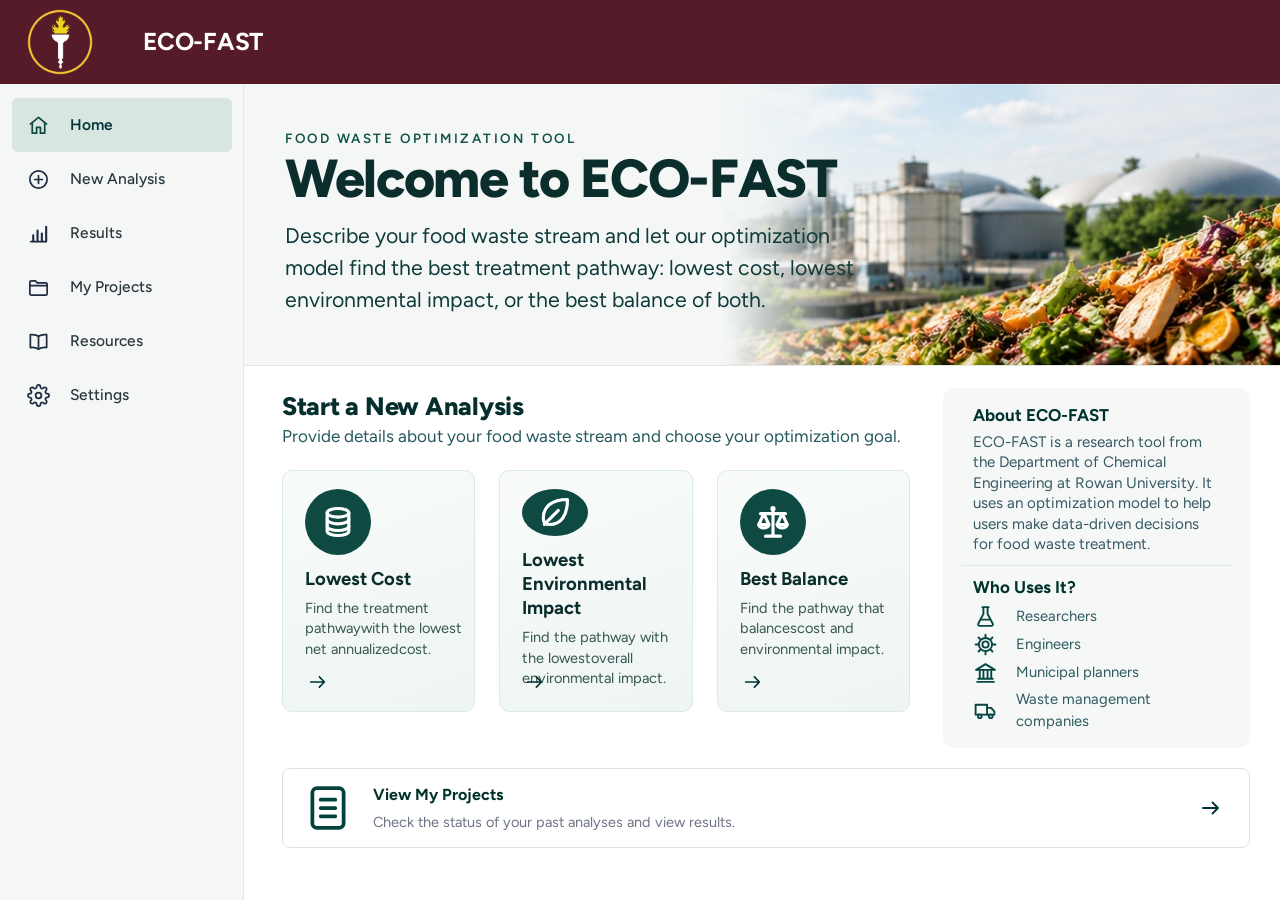
==== commit e63ab22a: "Load new script" ====
--- a/index_backup.html
+++ b/index_backup.html
@@ -418,6 +418,116 @@
     #page-new .ea-gap { height: 18px; }
     #page-new .ea-tbl .fin { max-width: 100%; }
     @media (max-width: 760px) { main { min-width: 0; } #page-new .ea-scroll { overflow-x: auto; } #page-new .ea-tbl { min-width: 560px; } }
+
+    /* ===== My Projects ===== */
+    #page-projects .page-wrap { max-width: 1180px; }
+    #page-projects .pg-sub { margin-bottom: 22px; }
+    .pj-bar { display: flex; flex-wrap: wrap; align-items: center; gap: 12px; margin-bottom: 20px; }
+    .pj-search { position: relative; flex: 1 1 260px; max-width: 360px; }
+    .pj-search svg { position: absolute; left: 12px; top: 50%; width: 18px; height: 18px; transform: translateY(-50%); color: #6B7F7A; }
+    .pj-search input { width: 100%; height: 42px; padding: 0 12px 0 38px; border: 1.5px solid #CFDCD8; border-radius: 8px; font: inherit; font-size: 15px; color: #0B2E2D; background: #fff; box-sizing: border-box; }
+    .pj-search input:focus, .pj-sort:focus { outline: none; border-color: #0E4A42; box-shadow: 0 0 0 3px rgba(14,74,66,.12); }
+    .pj-seg { display: inline-flex; padding: 3px; border-radius: 9px; background: #EEF3F1; }
+    .pj-seg button { border: none; background: none; padding: 7px 13px; border-radius: 7px; font: inherit; font-size: 14px; font-weight: 600; color: #375652; cursor: pointer; }
+    .pj-seg button i { font-style: normal; margin-left: 4px; padding: 1px 7px; border-radius: 99px; background: #DCE6E2; font-size: 12px; }
+    .pj-seg button.on { background: #fff; color: #0B2E2D; box-shadow: 0 1px 3px rgba(11,46,45,.15); }
+    .pj-seg button.on i { background: #0E4A42; color: #fff; }
+    .pj-sort { height: 42px; padding: 0 10px; border: 1.5px solid #CFDCD8; border-radius: 8px; font: inherit; font-size: 14px; color: #0B2E2D; background: #fff; }
+    .pj-new { display: inline-flex; align-items: center; gap: 8px; height: 42px; padding: 0 18px; border: none; border-radius: 8px; background: #0E4A42; color: #fff; font: inherit; font-size: 15px; font-weight: 700; cursor: pointer; }
+    .pj-new:hover { background: #0B3B35; }
+    .pj-new svg { width: 18px; height: 18px; }
+    .pj-bar .pj-new { margin-left: auto; }
+    .pj-grid { display: grid; grid-template-columns: repeat(auto-fill, minmax(340px, 1fr)); gap: 18px; align-items: start; }
+    .pj-card { position: relative; display: flex; flex-direction: column; padding: 18px 18px 14px; border: 1px solid #DDE5E2; border-top: 4px solid var(--sc); border-radius: 12px; background: #fff; box-shadow: 0 1px 2px rgba(11,46,45,.05); transition: box-shadow .15s, transform .15s; }
+    .pj-card:hover { box-shadow: 0 8px 22px rgba(11,46,45,.10); transform: translateY(-1px); }
+    .pj-card.done { --sc: #1F8A5B; } .pj-card.draft { --sc: #C98F00; }
+    .pj-top { display: flex; align-items: flex-start; gap: 10px; }
+    .pj-top h3 { flex: 1; margin: 0; font-size: 18px; line-height: 1.3; font-weight: 700; color: #0B2E2D; }
+    .pj-st { flex: none; padding: 3px 10px; border-radius: 99px; font-size: 12px; font-weight: 700; }
+    .pj-st.ok { background: #E3F4EA; color: #17693F; } .pj-st.dr { background: #FFF2D6; color: #8A5A00; }
+    .pj-more { flex: none; width: 30px; height: 26px; margin: -2px -6px 0 0; border: none; border-radius: 6px; background: none; color: #5A6B70; cursor: pointer; display: grid; place-items: center; }
+    .pj-more:hover { background: #EEF3F1; } .pj-more svg { width: 18px; height: 18px; }
+    .pj-menu { display: none; position: absolute; right: 12px; top: 46px; z-index: 5; min-width: 150px; padding: 5px; border: 1px solid #DDE5E2; border-radius: 9px; background: #fff; box-shadow: 0 10px 28px rgba(11,46,45,.16); }
+    .pj-card.menu .pj-menu { display: block; }
+    .pj-menu button { display: block; width: 100%; padding: 8px 10px; border: none; border-radius: 6px; background: none; text-align: left; font: inherit; font-size: 14px; color: #0B2E2D; cursor: pointer; }
+    .pj-menu button:hover { background: #F2F7F5; } .pj-menu button.red { color: #B42318; } .pj-menu button.red:hover { background: #FEECEB; }
+    .pj-desc { margin: 6px 0 0; font-size: 14px; line-height: 1.45; color: #4A6460; display: -webkit-box; -webkit-line-clamp: 2; -webkit-box-orient: vertical; overflow: hidden; }
+    .pj-tags { display: flex; flex-wrap: wrap; gap: 6px; margin-top: 12px; }
+    .pj-tag { display: inline-flex; align-items: center; gap: 6px; padding: 3px 10px; border-radius: 99px; font-size: 12.5px; font-weight: 600; color: var(--t); background: color-mix(in srgb, var(--t) 11%, #fff); }
+    .pj-tag i { width: 7px; height: 7px; border-radius: 50%; background: var(--t); }
+    .pj-tag.plain { color: #375652; background: #F1F5F4; font-weight: 500; }
+    .pj-tag svg { width: 13px; height: 13px; }
+    .pj-res { display: grid; grid-template-columns: repeat(3, 1fr); gap: 8px; margin-top: 14px; }
+    .pj-res div { padding: 9px 10px; border-radius: 8px; background: #F6F9F8; }
+    .pj-res div:nth-child(1) { background: #FBF3E8; } .pj-res div:nth-child(2) { background: #EAF5EF; } .pj-res div:nth-child(3) { background: #EAF1FA; }
+    .pj-res span { display: block; font-size: 11.5px; color: #4A6460; }
+    .pj-res b { display: block; margin-top: 1px; font-size: 18px; font-weight: 800; color: #0B2E2D; font-variant-numeric: tabular-nums; letter-spacing: -0.01em; }
+    .pj-res small { font-size: 11px; color: #6B7F7A; }
+    .pj-path { display: flex; flex-wrap: wrap; align-items: center; gap: 5px; margin-top: 10px; font-size: 12.5px; }
+    .pj-fw { color: #4A6460; } .pj-ar { color: #9AAAA6; }
+    .pj-u { padding: 2px 8px; border-radius: 6px; background: #0E4A42; color: #fff; font-weight: 700; }
+    .pj-prog { margin-top: 14px; padding: 10px 12px; border-radius: 8px; background: #FFF8E8; }
+    .pj-bars { display: grid; grid-template-columns: repeat(5, 1fr); gap: 4px; }
+    .pj-bars i { height: 6px; border-radius: 3px; background: #EADFC4; }
+    .pj-bars i.on { background: #C98F00; }
+    .pj-prog span { display: block; margin-top: 7px; font-size: 12.5px; font-weight: 600; color: #7A5200; }
+    .pj-foot { display: flex; align-items: center; gap: 10px; margin-top: auto; padding-top: 14px; }
+    .pj-meta { flex: 1; display: flex; flex-wrap: wrap; align-items: center; gap: 4px 10px; font-size: 12.5px; color: #6B7F7A; }
+    .pj-goal { padding: 2px 9px; border-radius: 99px; background: var(--gt); color: var(--gc); font-weight: 700; }
+    .pj-btn { flex: none; display: inline-flex; align-items: center; gap: 6px; height: 36px; padding: 0 14px; border: 1.5px solid #0E4A42; border-radius: 8px; background: #fff; color: #0E4A42; font: inherit; font-size: 14px; font-weight: 700; cursor: pointer; }
+    .pj-card.done .pj-btn { background: #0E4A42; color: #fff; }
+    .pj-pdf { flex: none; display: inline-flex; align-items: center; gap: 5px; height: 36px; padding: 0 12px; border: 1.5px solid #CFDCD8; border-radius: 8px; background: #fff; color: #0B2E2D; font: inherit; font-size: 14px; font-weight: 700; cursor: pointer; }
+    .pj-pdf:hover { border-color: #561B29; color: #561B29; } .pj-pdf svg { width: 16px; height: 16px; } .pj-pdf:disabled { opacity: .6; cursor: wait; }
+    .pj-btn:hover { filter: brightness(.95); } .pj-btn svg { width: 16px; height: 16px; }
+    .pj-empty { display: flex; flex-direction: column; align-items: center; text-align: center; padding: 48px 20px; border: 2px dashed #CFDCD8; border-radius: 14px; background: #FAFCFB; }
+    .pj-eico { display: grid; place-items: center; width: 64px; height: 64px; border-radius: 50%; background: #E3F1EC; color: #0E4A42; }
+    .pj-eico svg { width: 32px; height: 32px; }
+    .pj-et { margin-top: 14px; font-size: 20px; font-weight: 800; color: #0B2E2D; }
+    .pj-ed { margin: 4px 0 18px; font-size: 15px; color: #4A6460; max-width: 380px; }
+    .pj-none { padding: 30px; text-align: center; color: #4A6460; }
+    @media (max-width: 640px) { .pj-grid { grid-template-columns: 1fr; } .pj-bar .pj-new { margin-left: 0; width: 100%; justify-content: center; } .pj-search { max-width: none; } .pj-res b { font-size: 16px; } }
+
+    /* ===== Resources ===== */
+    #page-resources .page-wrap { max-width: 1180px; }
+    .rs-nav { position: sticky; top: 0; z-index: 4; display: flex; flex-wrap: wrap; gap: 8px; margin: 0 0 8px; padding: 10px 0; background: #fff; }
+    .rs-nav a { padding: 7px 14px; border-radius: 99px; background: #EEF3F1; color: #0B2E2D; font-size: 14px; font-weight: 700; text-decoration: none; }
+    .rs-nav a:hover { background: #0E4A42; color: #fff; }
+    .rs-sec { padding: 0 0 8px; scroll-margin-top: 60px; }
+    .rs-sec h2 { margin: 0 0 14px; font-size: 24px; font-weight: 800; color: #0B2E2D; letter-spacing: -0.01em; }
+    .rs-h3 { margin: 22px 0 10px; font-size: 16px; font-weight: 800; color: #0B2E2D; }
+    .rs-steps { display: grid; grid-template-columns: repeat(5, minmax(0, 1fr)); gap: 12px; }
+    .rs-step { position: relative; padding: 16px 14px 14px; border: 1px solid #DDE5E2; border-radius: 12px; background: #fff; }
+    .rs-step .n { display: grid; place-items: center; width: 30px; height: 30px; border-radius: 50%; background: #0E4A42; color: #fff; font-weight: 800; font-size: 14px; }
+    .rs-step b { display: block; margin-top: 10px; font-size: 15px; color: #0B2E2D; }
+    .rs-step p, .rs-goal p, .rs-tc p, .rs-method p { margin: 4px 0 0; font-size: 13.5px; line-height: 1.45; color: #4A6460; }
+    .rs-goals { display: grid; grid-template-columns: repeat(4, minmax(0, 1fr)); gap: 12px; }
+    .rs-goal { padding: 14px; border-radius: 12px; background: var(--gt); border-top: 4px solid var(--gc); }
+    .rs-goal b { color: var(--gc); font-size: 15px; }
+    .rs-chips { display: flex; flex-wrap: wrap; gap: 8px; margin-bottom: 14px; }
+    .rs-chips button { --gc: #0E4A42; padding: 7px 14px; border: 1.5px solid #CFDCD8; border-radius: 99px; background: #fff; font: inherit; font-size: 14px; font-weight: 700; color: #33413D; cursor: pointer; }
+    .rs-chips button.on { background: var(--gc); border-color: var(--gc); color: #fff; }
+    .rs-techs { display: grid; grid-template-columns: repeat(auto-fill, minmax(250px, 1fr)); gap: 12px; }
+    .rs-tc { padding: 14px; border: 1px solid #DDE5E2; border-left: 4px solid var(--c); border-radius: 10px; background: #fff; }
+    .rs-tc .hd { display: flex; align-items: center; gap: 10px; }
+    .rs-tc .cd { flex: none; display: grid; place-items: center; width: 46px; height: 32px; border-radius: 7px; background: var(--c); color: #fff; font-weight: 800; font-size: 13px; }
+    .rs-tc b { display: block; font-size: 15px; color: #0B2E2D; line-height: 1.25; }
+    .rs-tc small { display: block; font-size: 12px; color: var(--c); font-weight: 600; }
+    .rs-tc dl { display: grid; grid-template-columns: auto 1fr; gap: 3px 10px; margin: 10px 0 0; padding: 8px 10px; border-radius: 8px; background: var(--t); font-size: 12.5px; }
+    .rs-tc dt { color: #4A6460; } .rs-tc dd { margin: 0; color: #0B2E2D; font-weight: 600; text-align: right; }
+    .rs-fine { margin-top: 10px; font-size: 12.5px; color: #5A6B70; }
+    .rs-method { display: grid; grid-template-columns: repeat(2, minmax(0, 1fr)); gap: 12px; }
+    .rs-method > div { padding: 14px; border: 1px solid #DDE5E2; border-radius: 12px; background: #fff; }
+    .rs-method b { font-size: 15px; color: #0B2E2D; }
+    .rs-src { border: 1px solid #DDE5E2; border-radius: 12px; overflow: hidden; }
+    .rs-src div { display: grid; grid-template-columns: minmax(0, 1fr) minmax(0, 1.2fr); gap: 12px; padding: 9px 14px; font-size: 13.5px; }
+    .rs-src div:nth-child(odd) { background: #F6F9F8; }
+    .rs-src span { color: #4A6460; } .rs-src b { color: #0B2E2D; font-weight: 600; }
+    .rs-gs { display: block; max-width: 360px; margin-bottom: 12px; }
+    .rs-gl { display: grid; grid-template-columns: repeat(2, minmax(0, 1fr)); gap: 8px 22px; margin: 0; }
+    .rs-gl div { padding: 10px 0; border-bottom: 1px solid #EEF2F0; }
+    .rs-gl dt { font-size: 14.5px; font-weight: 800; color: #0B2E2D; } .rs-gl dd { margin: 2px 0 0; font-size: 13.5px; line-height: 1.45; color: #4A6460; }
+    @media (max-width: 1000px) { .rs-steps { grid-template-columns: repeat(2, minmax(0, 1fr)); } .rs-goals { grid-template-columns: repeat(2, minmax(0, 1fr)); } }
+    @media (max-width: 640px) { .rs-steps, .rs-goals, .rs-method, .rs-gl { grid-template-columns: 1fr; } .rs-src div { grid-template-columns: 1fr; gap: 2px; } }
   </style>
 </head>
 <body>
@@ -431,8 +541,8 @@
       <nav>
         <a href="#home" class="nav-item active" data-page="home"><svg viewBox="0 0 24 24" aria-hidden="true"><g fill="none" stroke="currentColor" stroke-width="1.8" stroke-linecap="round" stroke-linejoin="round"><path d="M3.5 10.5 12 3.5l8.5 7"/><path d="M5.5 9v11h4.5v-6h4v6h4.5V9"/></g></svg><span>Home</span></a>
         <a href="#new" class="nav-item" data-page="new"><svg viewBox="0 0 24 24" aria-hidden="true"><g fill="none" stroke="currentColor" stroke-width="1.8" stroke-linecap="round" stroke-linejoin="round"><circle cx="12" cy="12" r="9"/><path d="M12 8v8M8 12h8"/></g></svg><span>New Analysis</span></a>
+        <a href="#results" class="nav-item" data-page="results"><svg viewBox="0 0 24 24" aria-hidden="true"><g fill="none" stroke="currentColor" stroke-width="1.8" stroke-linecap="round" stroke-linejoin="round"><path d="M4 20.5h16"/><path d="M6.5 20v-6M11 20V9M15.5 20v-8M20 20V5" stroke-width="2.2"/></g></svg><span>Results</span></a>
         <a href="#projects" class="nav-item" data-page="projects"><svg viewBox="0 0 24 24" aria-hidden="true"><g fill="none" stroke="currentColor" stroke-width="1.8" stroke-linecap="round" stroke-linejoin="round"><path d="M3 6.5A1.5 1.5 0 0 1 4.5 5h4.2l2 2.2h8.8A1.5 1.5 0 0 1 21 8.7v9.8a1.5 1.5 0 0 1-1.5 1.5h-15A1.5 1.5 0 0 1 3 18.5z"/><path d="M3 10h18"/></g></svg><span>My Projects</span></a>
-        <a href="#results" class="nav-item" data-page="results"><svg viewBox="0 0 24 24" aria-hidden="true"><g fill="none" stroke="currentColor" stroke-width="1.8" stroke-linecap="round" stroke-linejoin="round"><path d="M4 20.5h16"/><path d="M6.5 20v-6M11 20V9M15.5 20v-8M20 20V5" stroke-width="2.2"/></g></svg><span>Results</span></a>
         <a href="#resources" class="nav-item" data-page="resources"><svg viewBox="0 0 24 24" aria-hidden="true"><g fill="none" stroke="currentColor" stroke-width="1.8" stroke-linecap="round" stroke-linejoin="round"><path d="M12 6.5C10 5 7 4.5 3.5 4.8v13.5C7 18 10 18.5 12 20c2-1.5 5-2 8.5-1.7V4.8C17 4.5 14 5 12 6.5z"/><path d="M12 6.5V20"/></g></svg><span>Resources</span></a>
         <a href="#settings" class="nav-item" data-page="settings"><svg viewBox="0 0 24 24" aria-hidden="true"><g fill="none" stroke="currentColor" stroke-width="1.8" stroke-linecap="round" stroke-linejoin="round"><circle cx="12" cy="12" r="3"/><path d="M19.4 15a1.7 1.7 0 0 0 .3 1.8l.1.1a2 2 0 1 1-2.8 2.8l-.1-.1a1.7 1.7 0 0 0-1.8-.3 1.7 1.7 0 0 0-1 1.5V21a2 2 0 1 1-4 0v-.1a1.7 1.7 0 0 0-1.1-1.5 1.7 1.7 0 0 0-1.8.3l-.1.1a2 2 0 1 1-2.8-2.8l.1-.1a1.7 1.7 0 0 0 .3-1.8 1.7 1.7 0 0 0-1.5-1H3a2 2 0 1 1 0-4h.1a1.7 1.7 0 0 0 1.5-1.1 1.7 1.7 0 0 0-.3-1.8l-.1-.1a2 2 0 1 1 2.8-2.8l.1.1a1.7 1.7 0 0 0 1.8.3H9a1.7 1.7 0 0 0 1-1.5V3a2 2 0 1 1 4 0v.1a1.7 1.7 0 0 0 1 1.5 1.7 1.7 0 0 0 1.8-.3l.1-.1a2 2 0 1 1 2.8 2.8l-.1.1a1.7 1.7 0 0 0-.3 1.8V9a1.7 1.7 0 0 0 1.5 1H21a2 2 0 1 1 0 4h-.1a1.7 1.7 0 0 0-1.5 1z"/></g></svg><span>Settings</span></a>
       </nav>
@@ -611,8 +721,14 @@
         <div class="page-wrap">
           <div class="pg-eyebrow">MY PROJECTS</div>
           <h1 class="pg-title">My Projects</h1>
-          <p class="pg-sub">Your saved analyses in one place.</p>
-          <div class="soon"><span class="g-ico"><svg viewBox="0 0 24 24" aria-hidden="true"><g fill="none" stroke="#fff" stroke-width="1.9" stroke-linecap="round" stroke-linejoin="round"><path d="M3 6.5A1.5 1.5 0 0 1 4.5 5h4.2l2 2.2h8.8A1.5 1.5 0 0 1 21 8.7v9.8a1.5 1.5 0 0 1-1.5 1.5h-15A1.5 1.5 0 0 1 3 18.5z"/></g></svg></span><div><div class="soon-t">Coming soon</div><div class="soon-d">Your past analyses and their results will be listed here.</div></div></div>
+          <p class="pg-sub">Your saved analyses, kept in this browser.</p>
+          <div class="pj-bar">
+            <label class="pj-search"><svg viewBox="0 0 24 24" aria-hidden="true"><g fill="none" stroke="currentColor" stroke-width="2" stroke-linecap="round"><circle cx="11" cy="11" r="6.5"/><path d="M20 20l-4.2-4.2"/></g></svg><input id="pj-search" type="search" placeholder="Search projects" aria-label="Search projects"></label>
+            <div class="pj-seg" id="pj-count"></div>
+            <select class="pj-sort" id="pj-sort" aria-label="Sort"><option value="updated">Last edited</option><option value="name">Name</option></select>
+            <button type="button" class="pj-new" id="pj-newbtn"><svg viewBox="0 0 24 24" aria-hidden="true"><path d="M12 5v14M5 12h14" fill="none" stroke="currentColor" stroke-width="2.2" stroke-linecap="round"/></svg>New Analysis</button>
+          </div>
+          <div id="pj-list"></div>
           <a href="#home" class="back" data-page="home"><svg viewBox="0 0 24 24" aria-hidden="true"><path d="M20 12H5M10.5 6.5 5 12l5.5 5.5" fill="none" stroke="currentColor" stroke-width="2" stroke-linecap="round" stroke-linejoin="round"/></svg>Back to Home</a>
         </div>
       </div>
@@ -630,9 +746,9 @@
       <div id="page-resources" class="page hidden">
         <div class="page-wrap">
           <div class="pg-eyebrow">RESOURCES</div>
-          <h1 class="pg-title">Resources</h1>
-          <p class="pg-sub">Learn how ECO-FAST works.</p>
-          <div class="soon"><span class="g-ico"><svg viewBox="0 0 24 24" aria-hidden="true"><g fill="none" stroke="#fff" stroke-width="1.9" stroke-linecap="round" stroke-linejoin="round"><path d="M12 6.5C10 5 7 4.5 3.5 4.8v13.5C7 18 10 18.5 12 20c2-1.5 5-2 8.5-1.7V4.8C17 4.5 14 5 12 6.5z"/><path d="M12 6.5V20"/></g></svg></span><div><div class="soon-t">Coming soon</div><div class="soon-d">The processing pipeline, the treatment technologies, and what the model balances will be explained here.</div></div></div>
+          <h1 class="pg-title">Glossary</h1>
+          <p class="pg-sub">Terms used in ECO-FAST and what they mean.</p>
+          <div id="rs-body"></div>
           <a href="#home" class="back" data-page="home"><svg viewBox="0 0 24 24" aria-hidden="true"><path d="M20 12H5M10.5 6.5 5 12l5.5 5.5" fill="none" stroke="currentColor" stroke-width="2" stroke-linecap="round" stroke-linejoin="round"/></svg>Back to Home</a>
         </div>
       </div>
@@ -1167,8 +1283,221 @@
         setTimeout(function () { el("ea-saved").textContent = ""; }, 2500);
       });
       eaRender();
+      // ---------- My Projects (saved in this browser) ----------
+      var PJ_KEY = "ecofast_projects", PJ_CUR = "ecofast_current_project";
+      var STEP_NAMES = ["Feedstock", "Pathways", "Cost Assumptions", "Environmental Assumptions", "Review & Run"];
+      var curStep = 0;
+      document.querySelectorAll("#page-new .step").forEach(function (b) { b.addEventListener("click", function () { curStep = Number(b.dataset.step); }); });
+      document.querySelectorAll("#page-new [data-go]").forEach(function (b) { b.addEventListener("click", function () { curStep = Number(b.dataset.go); }); });
+      function pjLoad() { try { return JSON.parse(localStorage.getItem(PJ_KEY) || "[]") || []; } catch (e) { return []; } }
+      function pjStore(list) { try { localStorage.setItem(PJ_KEY, JSON.stringify(list)); return true; } catch (e) { return false; } }
+      function pjCurId() { try { return sessionStorage.getItem(PJ_CUR); } catch (e) { return null; } }
+      function pjSetCur(id) { try { if (id) sessionStorage.setItem(PJ_CUR, id); else sessionStorage.removeItem(PJ_CUR); } catch (e) {} }
+      function pjDiff(DEF, VAL) { var o = {}; Object.keys(DEF).forEach(function (k) { if (VAL[k] !== DEF[k]) o[k] = VAL[k]; }); return o; }
+      var PJ_LBL = {};                                                        // readable names for the PDF report
+      CA_TECH.forEach(function (t) { PJ_LBL["c0_" + t[0]] = t[0] + " purchase cost ($)"; PJ_LBL["wsp_" + t[0]] = t[0] + " specific power"; PJ_LBL["nlbr_" + t[0]] = t[0] + " labor requirement"; });
+      Object.keys(CA_LISTS).forEach(function (k) { CA_LISTS[k].forEach(function (r) { if (r[0]) PJ_LBL[r[1]] = r[0] + (r[3] ? " (" + r[3] + ")" : ""); }); });
+      Object.keys(EA_LISTS).forEach(function (k) { EA_LISTS[k].forEach(function (r) { if (r[0]) PJ_LBL[r[1]] = r[0] + (r[3] ? " (" + r[3] + ")" : ""); }); });
+      Object.keys(EA_PAIRS).forEach(function (k) { EA_PAIRS[k].forEach(function (r) { PJ_LBL[r[3]] = r[0] + ", GHG " + r[2]; if (r[5]) PJ_LBL[r[5]] = r[0] + ", EP " + r[2]; }); });
+      EA_MFE.forEach(function (r) { PJ_LBL[r[1]] = r[0] + " fertilizer value (" + r[3] + ")"; });
+      function pjChanged() {
+        var out = [];
+        Object.keys(CA_DEF).forEach(function (k) { if (CA_VAL[k] !== CA_DEF[k]) out.push(["Cost Assumptions", PJ_LBL[k] || k, CA_DEF[k], CA_VAL[k]]); });
+        Object.keys(EA_DEF).forEach(function (k) { if (EA_VAL[k] !== EA_DEF[k]) out.push(["Environmental Assumptions", PJ_LBL[k] || k, EA_DEF[k], EA_VAL[k]]); });
+        return out;
+      }
+      function pjSnapshot() {
+        var f = {}; FIELDS.forEach(function (id) { f[id] = el(id).value; });
+        return { name: el("fs-name").value.trim() || "Untitled analysis", desc: el("fs-desc").value.trim(), loc: el("fs-loc").value.trim(),
+          type: el("fs-type").value, form: f, cost: pjDiff(CA_DEF, CA_VAL), env: pjDiff(EA_DEF, EA_VAL), changed: pjChanged(), goal: goal, step: curStep };
+      }
+      function pjSave(extra) {
+        var list = pjLoad(), id = pjCurId(), now = new Date().toISOString();
+        var p = list.filter(function (x) { return x.id === id; })[0];
+        if (!p) { p = { id: "p" + Date.now().toString(36) + Math.random().toString(36).slice(2, 6), created: now, status: "draft" }; list.unshift(p); pjSetCur(p.id); }
+        var s = pjSnapshot(); Object.keys(s).forEach(function (k) { p[k] = s[k]; });
+        if (extra) Object.keys(extra).forEach(function (k) { p[k] = extra[k]; });
+        p.updated = now;
+        return pjStore(list);
+      }
+      ["fs-save", "ca-save", "ea-save"].forEach(function (b) { el(b).addEventListener("click", function () { pjSave(); }); });
+      window.addEventListener("ecofast:save", function (e) { curStep = 4; e.detail.ok = pjSave(); });
+      window.addEventListener("ecofast:result", function (e) { curStep = 4; pjSave({ status: "done", result: e.detail.result, when: e.detail.when }); });
+
+      function pjRestore(p) {
+        el("fs-type").value = p.type || "";
+        FIELDS.forEach(function (id) { if (p.form && p.form[id] != null) el(id).value = p.form[id]; });
+        if (!el("fs-name").value) el("fs-name").value = p.name || ""; if (!el("fs-desc").value) el("fs-desc").value = p.desc || ""; if (!el("fs-loc").value) el("fs-loc").value = p.loc || "";
+        rateUnit = el("fs-rateu").value; updateComp();
+        Object.keys(CA_DEF).forEach(function (k) { CA_VAL[k] = p.cost && k in p.cost ? p.cost[k] : CA_DEF[k]; });
+        Object.keys(EA_DEF).forEach(function (k) { EA_VAL[k] = p.env && k in p.env ? p.env[k] : EA_DEF[k]; });
+        caRender(); eaRender();
+        goal = p.goal || null; try { if (goal) sessionStorage.setItem("ecofast_goal", goal); } catch (e) {}
+        renderSummary();
+        pjSetCur(p.id);
+      }
+      function pjOpen(id, where) {
+        var p = pjLoad().filter(function (x) { return x.id === id; })[0]; if (!p) return;
+        pjRestore(p);
+        if (where === "results" && p.result) {
+          window.dispatchEvent(new CustomEvent("ecofast:show-result", { detail: { request: null, result: p.result, name: p.name, when: p.when || p.updated } }));
+          location.hash = "#results";
+        } else {
+          curStep = where === "start" ? 0 : (p.step || 0);
+          location.hash = "#new"; setTimeout(function () { var s = document.querySelector('#page-new .step[data-step="' + curStep + '"]'); if (s) s.click(); }, 0);
+        }
+      }
+      function pjNew() {
+        pjSetCur(null);
+        FIELDS.forEach(function (id) { var x = el(id); x.value = x.tagName === "SELECT" ? x.options[0].value : ""; });
+        el("fs-rate").value = "10000"; el("fs-hours").value = "7920"; rateUnit = el("fs-rateu").value; updateComp();
+        Object.keys(CA_DEF).forEach(function (k) { CA_VAL[k] = CA_DEF[k]; });
+        Object.keys(EA_DEF).forEach(function (k) { EA_VAL[k] = EA_DEF[k]; });
+        caRender(); eaRender(); renderSummary();
+        curStep = 0; location.hash = "#new"; setTimeout(function () { document.querySelector('#page-new .step[data-step="0"]').click(); }, 0);
+      }
+
+      var PJ_GOAL = { cost: ["Lowest Cost", "#9A5B13", "#FBF1E4"], env: ["Lowest Environmental Impact", "#1F8A5B", "#E9F6EF"], balance: ["Best Balance", "#6A3D9A", "#F2ECF9"] };
+      var PJ_OBJ = { NAC: "Lowest cost", GHG: "Lowest greenhouse gas", EP: "Lowest eutrophication", BALANCE: "Best balance" };
+      var PJ_TYPE = { Household: "#1D6FB8", Restaurant: "#C0561B", Institutional: "#0E4A42", Retail: "#6A3D9A", Market: "#5E7D1F" };
+      var pjFilter = "all", pjSort = "updated", pjQuery = "";
+      function pjEsc(s) { return String(s == null ? "" : s).replace(/[&<>"']/g, function (c) { return { "&": "&amp;", "<": "&lt;", ">": "&gt;", '"': "&quot;", "'": "&#39;" }[c]; }); }
+      function pjDate(s) { var d = new Date(s); return isNaN(d) ? "" : d.toLocaleDateString("en-US", { month: "short", day: "numeric", year: "numeric" }); }
+      function pjNum(v, d) { return v == null || !isFinite(v) ? "-" : Number(v).toLocaleString("en-US", { minimumFractionDigits: d, maximumFractionDigits: d }); }
+      function pjChain(pw) {
+        if (!pw) return [];
+        function main(s) { if (!s || s === "Inactive" || s === "Bypass" || s === "-") return null;
+          var parts = String(s).split("/").map(function (x) { return x.trim(); }).filter(function (x) { return !/ 0\.00%$/.test(x); });
+          return parts.map(function (x) { return / 100\.00%$/.test(x) ? x.replace(/ 100\.00%$/, "") : x.replace(/\.\d+%$/, "%"); }).join(" + "); }
+        return [pw.mechanical, pw.biological, pw.conversion, pw.htl_recovery, pw.biogas_upgrading].map(main).filter(Boolean);
+      }
+      function pjRate(p) { var f = p.form || {}; var v = Number(f["fs-rate"]); return isFinite(v) && f["fs-rate"] !== "" ? v.toLocaleString("en-US") + (f["fs-rateu"] === "tday" ? " t/day" : " kg/hr") : ""; }
+
+      function pjRender() {
+        var all = pjLoad(), host = el("pj-list"); if (!host) return;
+        var nDraft = all.filter(function (p) { return p.status !== "done"; }).length, nDone = all.length - nDraft;
+        el("pj-count").innerHTML = '<button type="button" data-f="all" class="' + (pjFilter === "all" ? "on" : "") + '">All <i>' + all.length + '</i></button>' +
+          '<button type="button" data-f="draft" class="' + (pjFilter === "draft" ? "on" : "") + '">Drafts <i>' + nDraft + '</i></button>' +
+          '<button type="button" data-f="done" class="' + (pjFilter === "done" ? "on" : "") + '">Completed <i>' + nDone + "</i></button>";
+        el("pj-count").querySelectorAll("button").forEach(function (b) { b.addEventListener("click", function () { pjFilter = b.dataset.f; pjRender(); }); });
+        var q = pjQuery.toLowerCase();
+        var list = all.filter(function (p) {
+          if (pjFilter === "draft" && p.status === "done") return false;
+          if (pjFilter === "done" && p.status !== "done") return false;
+          return !q || [p.name, p.desc, p.loc, p.type].join(" ").toLowerCase().indexOf(q) >= 0;
+        }).sort(function (a, b) { return pjSort === "name" ? a.name.localeCompare(b.name) : String(b.updated).localeCompare(String(a.updated)); });
+        if (!all.length) {
+          host.className = "pj-empty";
+          host.innerHTML = '<span class="pj-eico"><svg viewBox="0 0 24 24"><g fill="none" stroke="currentColor" stroke-width="1.8" stroke-linecap="round" stroke-linejoin="round"><path d="M3 6.5A1.5 1.5 0 0 1 4.5 5h4.2l2 2.2h8.8A1.5 1.5 0 0 1 21 8.7v9.8a1.5 1.5 0 0 1-1.5 1.5h-15A1.5 1.5 0 0 1 3 18.5z"/><path d="M12 11v5M9.5 13.5h5"/></g></svg></span>' +
+            '<div class="pj-et">No projects yet</div><div class="pj-ed">Start an analysis and click Save Draft or Run. It will show up here.</div>' +
+            '<button type="button" class="pj-new" data-act="new">' + PJ_PLUS + "New Analysis</button>";
+          host.querySelector("[data-act=new]").addEventListener("click", pjNew);
+          return;
+        }
+        host.className = "pj-grid";
+        if (!list.length) { host.innerHTML = '<div class="pj-none">No projects match.</div>'; return; }
+        host.innerHTML = list.map(function (p) {
+          var done = p.status === "done", g = PJ_GOAL[p.goal], r = p.result, tc = PJ_TYPE[p.type] || "#5A6B70";
+          var h = '<article class="pj-card ' + (done ? "done" : "draft") + '" data-id="' + p.id + '">';
+          h += '<div class="pj-top"><h3>' + pjEsc(p.name) + "</h3>" + (done ? '<span class="pj-st ok">Completed</span>' : '<span class="pj-st dr">Draft</span>') +
+            '<button type="button" class="pj-more" data-act="menu" aria-label="More">' + PJ_DOTS + '</button><div class="pj-menu">' +
+            (done ? '<button type="button" data-act="edit">Edit inputs</button>' : "") +
+            '<button type="button" data-act="dup">Duplicate</button><button type="button" data-act="del" class="red">Delete</button></div></div>';
+          if (p.desc) h += '<p class="pj-desc">' + pjEsc(p.desc) + "</p>";
+          h += '<div class="pj-tags">' + (p.type ? '<span class="pj-tag" style="--t:' + tc + '"><i></i>' + pjEsc(p.type) + "</span>" : "") +
+            (pjRate(p) ? '<span class="pj-tag plain">' + pjRate(p) + "</span>" : "") + (p.loc ? '<span class="pj-tag plain">' + PJ_PIN + pjEsc(p.loc) + "</span>" : "") + "</div>";
+          if (done && r && r.objectives) {
+            var o = r.objectives, ch = pjChain(r.pathway);
+            h += '<div class="pj-res"><div><span>Net cost</span><b>' + (o.NAC_MUSD_per_yr < 0 ? "-$" : "$") + pjNum(Math.abs(o.NAC_MUSD_per_yr), 2) + 'M</b><small>per year</small></div>' +
+              '<div><span>GHG</span><b>' + pjNum(o.GHG_tCO2e_per_yr, 0) + '</b><small>t CO2-eq/yr</small></div>' +
+              '<div><span>EP</span><b>' + pjNum(o.EP_tN_eq_per_yr, 2) + '</b><small>t N-eq/yr</small></div></div>';
+            if (ch.length) h += '<div class="pj-path"><span class="pj-fw">Food waste</span>' + ch.map(function (c) { return '<span class="pj-ar">&rarr;</span><span class="pj-u">' + pjEsc(c) + "</span>"; }).join("") + "</div>";
+          } else {
+            var st = Math.max(0, Math.min(4, p.step || 0));
+            h += '<div class="pj-prog"><div class="pj-bars">' + STEP_NAMES.map(function (n, i) { return '<i class="' + (i <= st ? "on" : "") + '"></i>'; }).join("") +
+              '</div><span>Step ' + (st + 1) + " of 5: " + STEP_NAMES[st] + "</span></div>";
+          }
+          h += '<div class="pj-foot"><span class="pj-meta">' + (g ? '<span class="pj-goal" style="--gc:' + g[1] + ";--gt:" + g[2] + '">' + (done && r ? PJ_OBJ[r.objective] || g[0] : g[0]) + "</span>" : "") +
+            "Edited " + pjDate(p.updated) + "</span>" +
+            (done ? '<button type="button" class="pj-pdf" data-act="pdf" title="Download a PDF report">' + PJ_DL + "PDF</button>" : "") +
+            (done ? '<button type="button" class="pj-btn" data-act="results">View results ' + PJ_ARR + "</button>" : '<button type="button" class="pj-btn" data-act="open">Continue ' + PJ_ARR + "</button>") + "</div>";
+          return h + "</article>";
+        }).join("");
+        host.querySelectorAll(".pj-card").forEach(function (c) {
+          var id = c.dataset.id;
+          c.querySelectorAll("[data-act]").forEach(function (b) {
+            b.addEventListener("click", function (e) {
+              e.stopPropagation(); var a = b.dataset.act;
+              if (a === "menu") { var open = c.classList.contains("menu"); document.querySelectorAll(".pj-card.menu").forEach(function (x) { x.classList.remove("menu"); }); if (!open) c.classList.add("menu"); return; }
+              if (a === "pdf") { var pp = pjLoad().filter(function (x) { return x.id === id; })[0]; if (pp && window.ECOFAST_PDF) window.ECOFAST_PDF(pp, b); }
+              else if (a === "results") pjOpen(id, "results");
+              else if (a === "open") pjOpen(id, "step");
+              else if (a === "edit") pjOpen(id, "start");
+              else if (a === "dup") {
+                var L = pjLoad(), s = L.filter(function (x) { return x.id === id; })[0]; if (!s) return;
+                var cp = JSON.parse(JSON.stringify(s)), now = new Date().toISOString();
+                cp.id = "p" + Date.now().toString(36) + Math.random().toString(36).slice(2, 6); cp.name = s.name + " (copy)"; cp.created = cp.updated = now;
+                if (cp.form) cp.form["fs-name"] = cp.name;
+                L.unshift(cp); pjStore(L); pjRender();
+              } else if (a === "del") {
+                if (!confirm('Delete "' + c.querySelector("h3").textContent + '"? This cannot be undone.')) return;
+                pjStore(pjLoad().filter(function (x) { return x.id !== id; })); if (pjCurId() === id) pjSetCur(null); pjRender();
+              }
+            });
+          });
+        });
+      }
+      var PJ_PLUS = '<svg viewBox="0 0 24 24" aria-hidden="true"><path d="M12 5v14M5 12h14" fill="none" stroke="currentColor" stroke-width="2.2" stroke-linecap="round"/></svg>';
+      var PJ_ARR = '<svg viewBox="0 0 24 24" aria-hidden="true"><path d="M5 12h13M13 6.5 18.5 12 13 17.5" fill="none" stroke="currentColor" stroke-width="2.2" stroke-linecap="round" stroke-linejoin="round"/></svg>';
+      var PJ_DL = '<svg viewBox="0 0 24 24" aria-hidden="true"><g fill="none" stroke="currentColor" stroke-width="2" stroke-linecap="round" stroke-linejoin="round"><path d="M12 4v11M7.5 10.5 12 15l4.5-4.5M5 19.5h14"/></g></svg>';
+      var PJ_DOTS = '<svg viewBox="0 0 24 24" aria-hidden="true"><g fill="currentColor"><circle cx="5" cy="12" r="1.8"/><circle cx="12" cy="12" r="1.8"/><circle cx="19" cy="12" r="1.8"/></g></svg>';
+      var PJ_PIN = '<svg viewBox="0 0 24 24" aria-hidden="true"><g fill="none" stroke="currentColor" stroke-width="2" stroke-linecap="round" stroke-linejoin="round"><path d="M12 21s-6.5-5.6-6.5-11a6.5 6.5 0 0 1 13 0c0 5.4-6.5 11-6.5 11z"/><circle cx="12" cy="10" r="2.3"/></g></svg>';
+      el("pj-search").addEventListener("input", function (e) { pjQuery = e.target.value; pjRender(); });
+      el("pj-sort").addEventListener("change", function (e) { pjSort = e.target.value; pjRender(); });
+      el("pj-newbtn").addEventListener("click", pjNew);
+      document.addEventListener("click", function () { document.querySelectorAll(".pj-card.menu").forEach(function (x) { x.classList.remove("menu"); }); });
+      window.addEventListener("hashchange", function () { if (location.hash === "#projects") pjRender(); });
+      window.addEventListener("storage", function (e) { if (e.key === PJ_KEY) pjRender(); });
+      pjRender();
+      // ---------- Resources: glossary ----------
+      var RS_GLOSS = [
+        ["Net annual cost (NAC)", "Total annual cost minus total revenue, in million $ per year. Revenue includes product sales and tipping fees."],
+        ["Tipping fee", "Money the plant receives for each kg of food waste it accepts."],
+        ["Annualized capital", "Installed equipment cost spread over the plant life with the capital recovery factor."],
+        ["Capital recovery factor (CRF)", "Fraction of the installed capital charged each year (1/yr)."],
+        ["Bare-module multiplier", "Ratio of installed cost to purchase cost for a piece of equipment."],
+        ["Cost exponent", "Exponent used to scale purchase cost from the reference capacity to the size the optimizer picks."],
+        ["Reference capacity", "The equipment size that the reference purchase cost belongs to."],
+        ["Greenhouse gas (GHG)", "Net emissions in t CO2-eq per year. Methane and nitrous oxide are converted with their global warming potentials."],
+        ["Marine eutrophication (EP)", "Nutrient pollution of coastal water, in t N-eq per year."],
+        ["Credit", "Emissions or impacts avoided because a product replaces natural gas, crude oil, grid electricity or fertilizer."],
+        ["Dry basis", "Composition as a share of the solids only, with the water removed."],
+        ["Moisture", "Water content as a share of the wet feed."],
+        ["Volatile solids (VS)", "Part of the solids that is organic and can break down."],
+        ["Heating value (HHV)", "Energy released when the material burns completely, MJ per kg."],
+        ["Biogas", "Gas from anaerobic digestion, mostly methane and CO2."],
+        ["Biomethane", "Biogas upgraded by removing CO2 so it can be sold like natural gas."],
+        ["Biocrude", "Oily liquid made by hydrothermal liquefaction that can be refined into fuels."],
+        ["Digestate", "Solid and liquid left after anaerobic digestion, usable as fertilizer."],
+        ["Biosolids", "Treated sludge from wastewater treatment."],
+        ["Bypass", "A route that skips a stage, for example no biological pretreatment."]
+      ];
+      var rsQuery = "";
+      function rsRender() {
+        var host = el("rs-body"); if (!host) return;
+        var h = "";
+        var q = rsQuery.toLowerCase();
+        h += '<section class="rs-sec" id="rs-gloss"><label class="pj-search rs-gs"><svg viewBox="0 0 24 24" aria-hidden="true"><g fill="none" stroke="currentColor" stroke-width="2" stroke-linecap="round"><circle cx="11" cy="11" r="6.5"/><path d="M20 20l-4.2-4.2"/></g></svg><input id="rs-q" type="search" placeholder="Search terms" value="' + rsQuery.replace(/"/g, "&quot;") + '"></label><dl class="rs-gl">' +
+          RS_GLOSS.filter(function (g) { return !q || (g[0] + " " + g[1]).toLowerCase().indexOf(q) >= 0; }).map(function (g) { return "<div><dt>" + g[0] + "</dt><dd>" + g[1] + "</dd></div>"; }).join("") + "</dl></section>";
+        host.innerHTML = h;
+        var qi = el("rs-q"); qi.addEventListener("input", function () { rsQuery = qi.value; var p = qi.selectionStart; rsRender(); var n = el("rs-q"); n.focus(); n.setSelectionRange(p, p); });
+      }
+      window.addEventListener("hashchange", function () { if (location.hash === "#resources") rsRender(); });
+      rsRender();
+      window.ECOFAST = { CA_DEF: CA_DEF, CA_VAL: CA_VAL, CA_TECH: CA_TECH, caRender: caRender, EA_DEF: EA_DEF, EA_VAL: EA_VAL, eaRender: eaRender, isOn: isOn, getBypass: function () { return BYPASS; }, getGoal: function () { return goal; } };
       setPlay(!(window.matchMedia && window.matchMedia("(prefers-reduced-motion: reduce)").matches));
     })();
   </script>
+  <script src="ecofast_run.js?v=23"></script>
 </body>
 </html>
